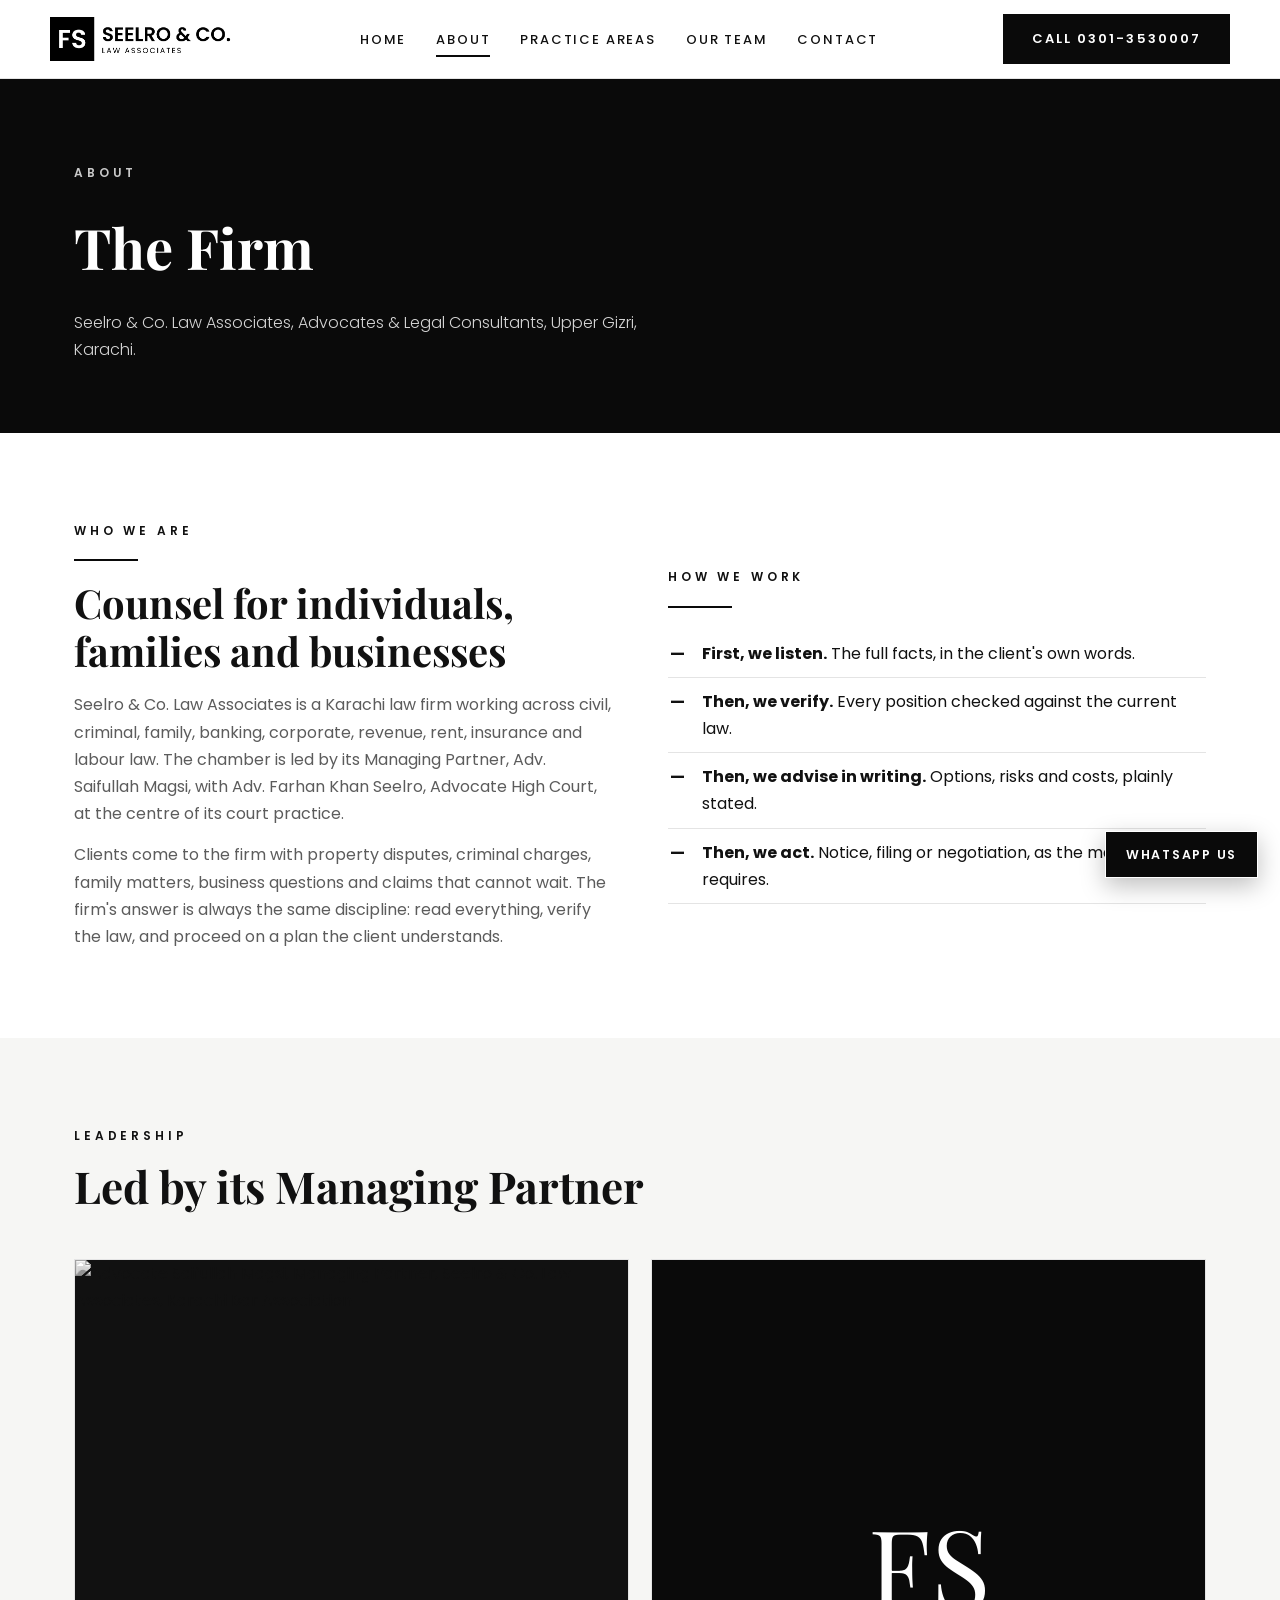
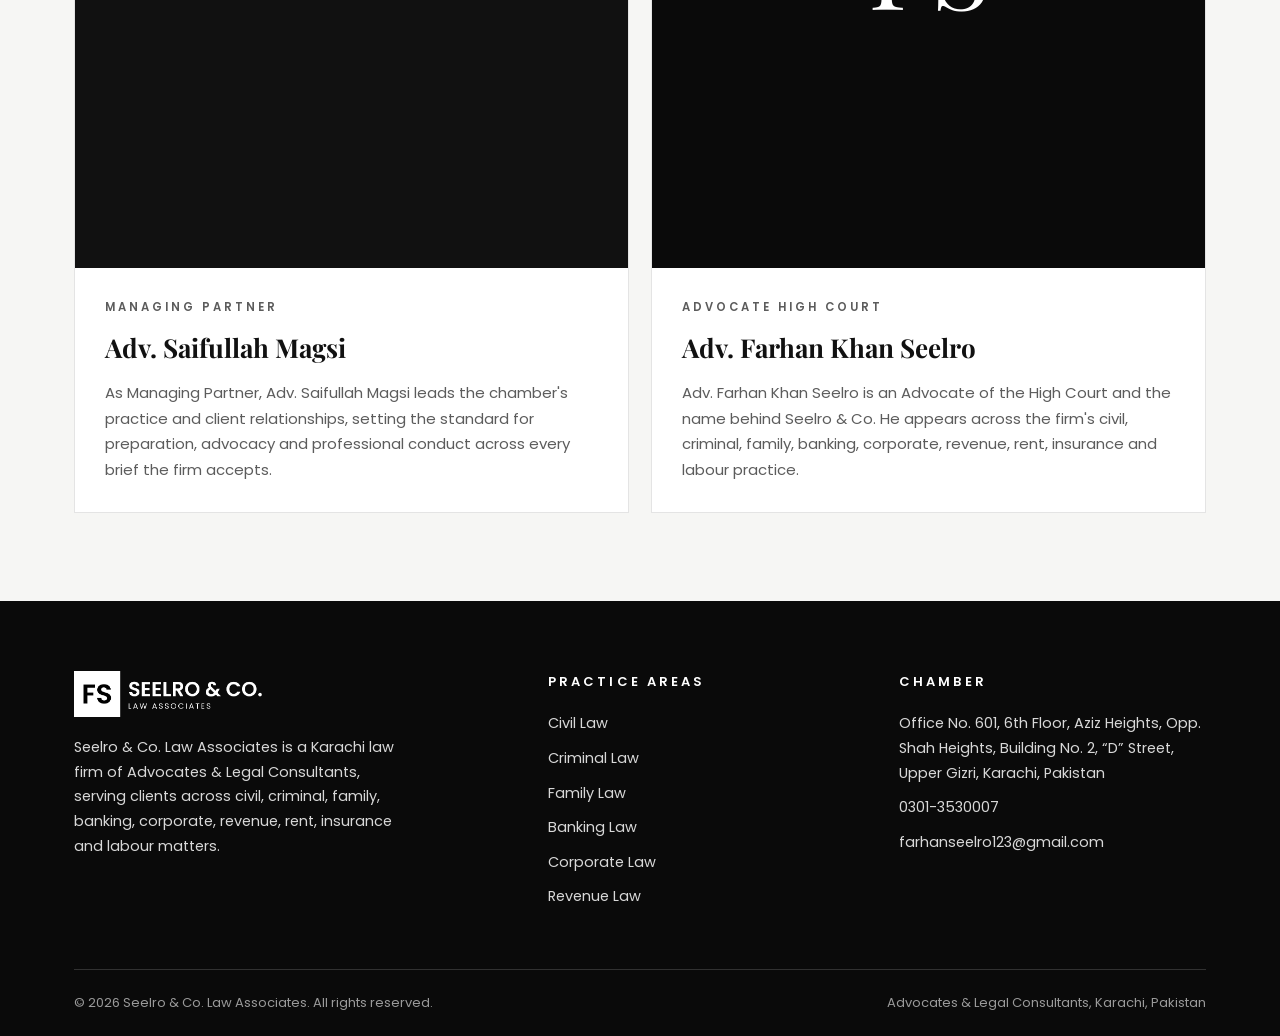
==== about.html @ c3b9ce62 "Seelro & Co. website: add about.html" ====
<!DOCTYPE html>
<html lang="en">
<head>
<meta charset="UTF-8">
<meta name="viewport" content="width=device-width, initial-scale=1.0">
<title>About | Seelro & Co. Law Associates, Karachi</title>
<meta name="description" content="About Seelro & Co. Law Associates, a Karachi law firm of Advocates and Legal Consultants led by Managing Partner Adv. Saifullah Magsi.">
<link rel="canonical" href="https://taqi-kazmi44.github.io/seelro-co-law-associates/about.html">
<link rel="preconnect" href="https://fonts.googleapis.com">
<link href="https://fonts.googleapis.com/css2?family=Playfair+Display:wght@500;600;700&family=Poppins:wght@300;400;500;600&display=swap" rel="stylesheet">
<link rel="stylesheet" href="assets/css/style.css">
</head>
<body>
<header>
<div class="wrap nav">
<a class="logo" href="index.html"><img src="assets/img/logo-dark.png" alt="Seelro &amp; Co. Law Associates"></a>
<ul><li><a href="index.html" class="">Home</a></li><li><a href="about.html" class="active">About</a></li><li><a href="practice-areas.html" class="">Practice Areas</a></li><li><a href="team.html" class="">Our Team</a></li><li><a href="contact.html" class="">Contact</a></li></ul>
<a class="btn solid" href="tel:+923013530007">Call 0301-3530007</a>
<button class="burger" aria-label="Menu">&#9776;</button>
</div>
</header>

<div class="pagehero"><div class="wrap">
<div class="kicker" style="color:#c9c9c9">About</div>
<h1>The Firm</h1>
<p>Seelro &amp; Co. Law Associates, Advocates &amp; Legal Consultants, Upper Gizri, Karachi.</p>
</div></div>
<section>
<div class="wrap">
<div class="split">
<div class="rv">
<div class="kicker">Who We Are</div>
<div class="rule"></div>
<h2 class="serif" style="font-size:clamp(28px,3.6vw,40px);line-height:1.2">Counsel for individuals, families and businesses</h2>
<p style="color:var(--grey);margin-top:16px">Seelro &amp; Co. Law Associates is a Karachi law firm working across civil, criminal, family, banking, corporate, revenue, rent, insurance and labour law. The chamber is led by its Managing Partner, Adv. Saifullah Magsi, with Adv. Farhan Khan Seelro, Advocate High Court, at the centre of its court practice.</p>
<p style="color:var(--grey);margin-top:14px">Clients come to the firm with property disputes, criminal charges, family matters, business questions and claims that cannot wait. The firm's answer is always the same discipline: read everything, verify the law, and proceed on a plan the client understands.</p>
</div>
<div class="rv">
<div class="kicker">How We Work</div>
<div class="rule"></div>
<ul class="checklist">
<li><b>First, we listen.</b> The full facts, in the client's own words.</li>
<li><b>Then, we verify.</b> Every position checked against the current law.</li>
<li><b>Then, we advise in writing.</b> Options, risks and costs, plainly stated.</li>
<li><b>Then, we act.</b> Notice, filing or negotiation, as the matter requires.</li>
</ul>
</div>
</div>
</div>
</section>
<section class="alt">
<div class="wrap">
<div class="sec-head rv"><div class="kicker">Leadership</div><h2>Led by its Managing Partner</h2></div>
<div class="grid c2">
<div class="team-card rv">
<div class="photo"><img src="assets/img/saifullah-magsi-portrait.jpg" alt="Advocate Saifullah Magsi, Managing Partner, Seelro &amp; Co. Law Associates, Karachi Bar Association"></div>
<div class="body">
<div class="role">Managing Partner</div>
<h3>Adv. Saifullah Magsi</h3>
<p>As Managing Partner, Adv. Saifullah Magsi leads the chamber's practice and client relationships, setting the standard for preparation, advocacy and professional conduct across every brief the firm accepts.</p>
</div>
</div>
<div class="team-card rv">
<div class="mono">FS</div>
<div class="body">
<div class="role">Advocate High Court</div>
<h3>Adv. Farhan Khan Seelro</h3>
<p>Adv. Farhan Khan Seelro is an Advocate of the High Court and the name behind Seelro &amp; Co. He appears across the firm's civil, criminal, family, banking, corporate, revenue, rent, insurance and labour practice.</p>
</div>
</div>
</div>
</div>
</section>
<footer>
<div class="wrap">
<div class="cols">
<div>
<img class="logo" src="assets/img/logo-light.png" alt="Seelro &amp; Co. Law Associates">
<p style="font-size:14.5px;max-width:340px">Seelro &amp; Co. Law Associates is a Karachi law firm of Advocates &amp; Legal Consultants, serving clients across civil, criminal, family, banking, corporate, revenue, rent, insurance and labour matters.</p>
</div>
<div>
<h4>Practice Areas</h4>
<ul><li><a href="practice-areas.html">Civil Law</a></li><li><a href="practice-areas.html">Criminal Law</a></li><li><a href="practice-areas.html">Family Law</a></li><li><a href="practice-areas.html">Banking Law</a></li><li><a href="practice-areas.html">Corporate Law</a></li><li><a href="practice-areas.html">Revenue Law</a></li></ul>
</div>
<div>
<h4>Chamber</h4>
<ul>
<li>Office No. 601, 6th Floor, Aziz Heights, Opp. Shah Heights, Building No. 2, &ldquo;D&rdquo; Street, Upper Gizri, Karachi, Pakistan</li>
<li><a href="tel:+923013530007">0301-3530007</a></li>
<li><a href="mailto:farhanseelro123@gmail.com">farhanseelro123@gmail.com</a></li>
</ul>
</div>
</div>
<div class="fine">
<span>&copy; 2026 Seelro &amp; Co. Law Associates. All rights reserved.</span>
<span>Advocates &amp; Legal Consultants, Karachi, Pakistan</span>
</div>
</div>
</footer>
<a class="wa-float" href="https://wa.me/923013530007" target="_blank" rel="noopener">WhatsApp Us</a>

<script>
var b=document.querySelector('.burger'),m=document.querySelector('.nav ul');
if(b){b.addEventListener('click',function(){m.classList.toggle('open')});}
var io=new IntersectionObserver(function(es){es.forEach(function(e){if(e.isIntersecting){e.target.classList.add('in');io.unobserve(e.target);}})},{threshold:.12});
document.querySelectorAll('.rv').forEach(function(el){io.observe(el);});
</script>

</body>
</html>
---- assets/css/style.css ----
:root{--black:#0a0a0a;--ink:#111;--grey:#5c5c5c;--line:#e4e4e4;--soft:#f6f6f4;--white:#fff}
*{margin:0;padding:0;box-sizing:border-box}
html{scroll-behavior:smooth}
body{font-family:'Poppins',system-ui,sans-serif;color:var(--ink);background:var(--white);line-height:1.7;font-size:16px}
h1,h2,h3,.serif{font-family:'Playfair Display',Georgia,serif}
a{color:inherit;text-decoration:none}
img{max-width:100%;display:block}
.wrap{max-width:1180px;margin:0 auto;padding:0 24px}
.kicker{letter-spacing:.32em;text-transform:uppercase;font-size:12px;font-weight:600}
.rule{width:64px;height:2px;background:var(--black);margin:18px 0}
.rule.light{background:#fff}
/* header */
header{position:sticky;top:0;z-index:50;background:rgba(255,255,255,.97);border-bottom:1px solid var(--line);backdrop-filter:blur(6px)}
.nav{display:flex;align-items:center;justify-content:space-between;padding:14px 0;gap:16px}
.nav .logo img{height:44px;width:auto}
.nav ul{display:flex;gap:30px;list-style:none}
.nav ul a{font-size:13px;letter-spacing:.14em;text-transform:uppercase;font-weight:500;padding:6px 0;border-bottom:2px solid transparent}
.nav ul a:hover,.nav ul a.active{border-color:var(--black)}
.btn{display:inline-block;padding:13px 28px;font-size:13px;letter-spacing:.16em;text-transform:uppercase;font-weight:600;border:1.5px solid var(--black);transition:.25s}
.btn.solid{background:var(--black);color:#fff}
.btn.solid:hover{background:#fff;color:var(--black)}
.btn.ghost{background:transparent;color:var(--black)}
.btn.ghost:hover{background:var(--black);color:#fff}
.btn.white{border-color:#fff;color:#fff;background:transparent}
.btn.white:hover{background:#fff;color:var(--black)}
.btn.whitefill{background:#fff;color:var(--black);border-color:#fff}
.btn.whitefill:hover{background:transparent;color:#fff}
.burger{display:none;background:none;border:0;font-size:26px;cursor:pointer;line-height:1}
/* hero */
.hero{background:var(--black);color:#fff;padding:110px 0 90px;position:relative;overflow:hidden}
.hero:after{content:"S&Co.";position:absolute;right:-30px;bottom:-70px;font-family:'Playfair Display',serif;font-size:300px;color:rgba(255,255,255,.045);line-height:1;pointer-events:none}
.hero .kicker{color:#cfcfcf}
.hero h1{font-size:clamp(42px,6.4vw,76px);line-height:1.08;font-weight:700;max-width:820px;margin:22px 0 20px}
.hero p.lead{font-size:18px;color:#d9d9d9;max-width:640px;font-weight:300}
.hero .cta{margin-top:38px;display:flex;gap:14px;flex-wrap:wrap}
.stats{display:flex;gap:0;border-top:1px solid rgba(255,255,255,.22);margin-top:64px;flex-wrap:wrap}
.stats div{padding:22px 34px 4px 0;margin-right:34px}
.stats b{font-family:'Playfair Display',serif;font-size:30px;display:block}
.stats span{font-size:12px;letter-spacing:.2em;text-transform:uppercase;color:#bdbdbd}
/* sections */
section{padding:88px 0}
section.alt{background:var(--soft)}
.sec-head{max-width:680px;margin-bottom:48px}
.sec-head h2{font-size:clamp(30px,4vw,44px);line-height:1.15;margin-top:14px}
.sec-head p{color:var(--grey);margin-top:14px}
.grid{display:grid;gap:22px}
.grid.c3{grid-template-columns:repeat(3,1fr)}
.grid.c2{grid-template-columns:repeat(2,1fr)}
.card{border:1px solid var(--line);padding:34px 30px;background:#fff;transition:.25s}
.card:hover{border-color:var(--black);transform:translateY(-3px)}
.card .num{font-family:'Playfair Display',serif;font-size:15px;border:1.5px solid var(--black);width:44px;height:44px;display:flex;align-items:center;justify-content:center;border-radius:50%;margin-bottom:20px}
.card h3{font-size:21px;margin-bottom:10px}
.card p{color:var(--grey);font-size:15px}
/* team */
.team-card{border:1px solid var(--line);background:#fff;overflow:hidden}
.team-card .photo{aspect-ratio:4/4.4;overflow:hidden;background:#111}
.team-card .photo img{width:100%;height:100%;object-fit:cover;object-position:top center;filter:grayscale(100%)}
.team-card .mono{aspect-ratio:4/4.4;background:var(--black);color:#fff;display:flex;align-items:center;justify-content:center;font-family:'Playfair Display',serif;font-size:110px}
.team-card .body{padding:30px}
.team-card .role{letter-spacing:.26em;text-transform:uppercase;font-size:11.5px;font-weight:600;color:var(--grey)}
.team-card h3{font-size:26px;margin:8px 0 10px}
.team-card p{color:var(--grey);font-size:15px}
/* split */
.split{display:grid;grid-template-columns:1fr 1fr;gap:56px;align-items:center}
.split .frame{border:1.5px solid var(--black);padding:12px}
.split .frame img{filter:grayscale(100%)}
.checklist{list-style:none;margin-top:22px}
.checklist li{padding:10px 0 10px 34px;position:relative;border-bottom:1px solid var(--line)}
.checklist li:before{content:"—";position:absolute;left:2px;font-weight:700}
/* cta band */
.band{background:var(--black);color:#fff;text-align:center;padding:84px 0}
.band h2{font-size:clamp(28px,4vw,42px);max-width:720px;margin:14px auto 16px}
.band p{color:#c9c9c9;max-width:560px;margin:0 auto 34px}
/* contact */
.contact-grid{display:grid;grid-template-columns:1fr 1fr;gap:22px}
.contact-item{border:1px solid var(--line);padding:32px;background:#fff}
.contact-item .kicker{color:var(--grey)}
.contact-item .big{font-family:'Playfair Display',serif;font-size:23px;margin-top:10px;line-height:1.45}
.contact-item a:hover{text-decoration:underline}
/* footer */
footer{background:var(--black);color:#d8d8d8;padding:70px 0 0;margin-top:0}
footer .cols{display:grid;grid-template-columns:1.4fr 1fr 1fr;gap:44px;padding-bottom:50px}
footer img.logo{height:46px;width:auto;margin-bottom:18px}
footer h4{color:#fff;font-family:'Poppins',sans-serif;font-size:13px;letter-spacing:.24em;text-transform:uppercase;margin-bottom:18px;font-weight:600}
footer ul{list-style:none}
footer li{margin-bottom:10px;font-size:14.5px}
footer a:hover{color:#fff;text-decoration:underline}
footer .fine{border-top:1px solid rgba(255,255,255,.16);padding:22px 0;font-size:13px;color:#9a9a9a;display:flex;justify-content:space-between;gap:16px;flex-wrap:wrap}
/* page hero */
.pagehero{background:var(--black);color:#fff;padding:84px 0 70px}
.pagehero h1{font-size:clamp(36px,5vw,56px);margin-top:16px}
.pagehero p{color:#d5d5d5;max-width:620px;margin-top:14px;font-weight:300}
/* reveal */
.rv{opacity:0;transform:translateY(22px);transition:opacity .7s ease,transform .7s ease}
.rv.in{opacity:1;transform:none}
/* whatsapp float */
.wa-float{position:fixed;right:22px;bottom:22px;z-index:60;background:var(--black);color:#fff;border:1.5px solid #fff;padding:12px 20px;font-size:12.5px;letter-spacing:.14em;text-transform:uppercase;font-weight:600;box-shadow:0 8px 24px rgba(0,0,0,.25)}
.wa-float:hover{background:#222}
@media(max-width:900px){.grid.c3{grid-template-columns:1fr 1fr}.split,.contact-grid{grid-template-columns:1fr}footer .cols{grid-template-columns:1fr 1fr}}
@media(max-width:640px){.grid.c3,.grid.c2{grid-template-columns:1fr}.nav ul{display:none;position:absolute;top:100%;left:0;right:0;background:#fff;flex-direction:column;padding:18px 24px;border-bottom:1px solid var(--line);gap:14px}.nav ul.open{display:flex}.burger{display:block}.nav .btn{display:none}footer .cols{grid-template-columns:1fr}.stats div{margin-right:20px;padding-right:10px}}
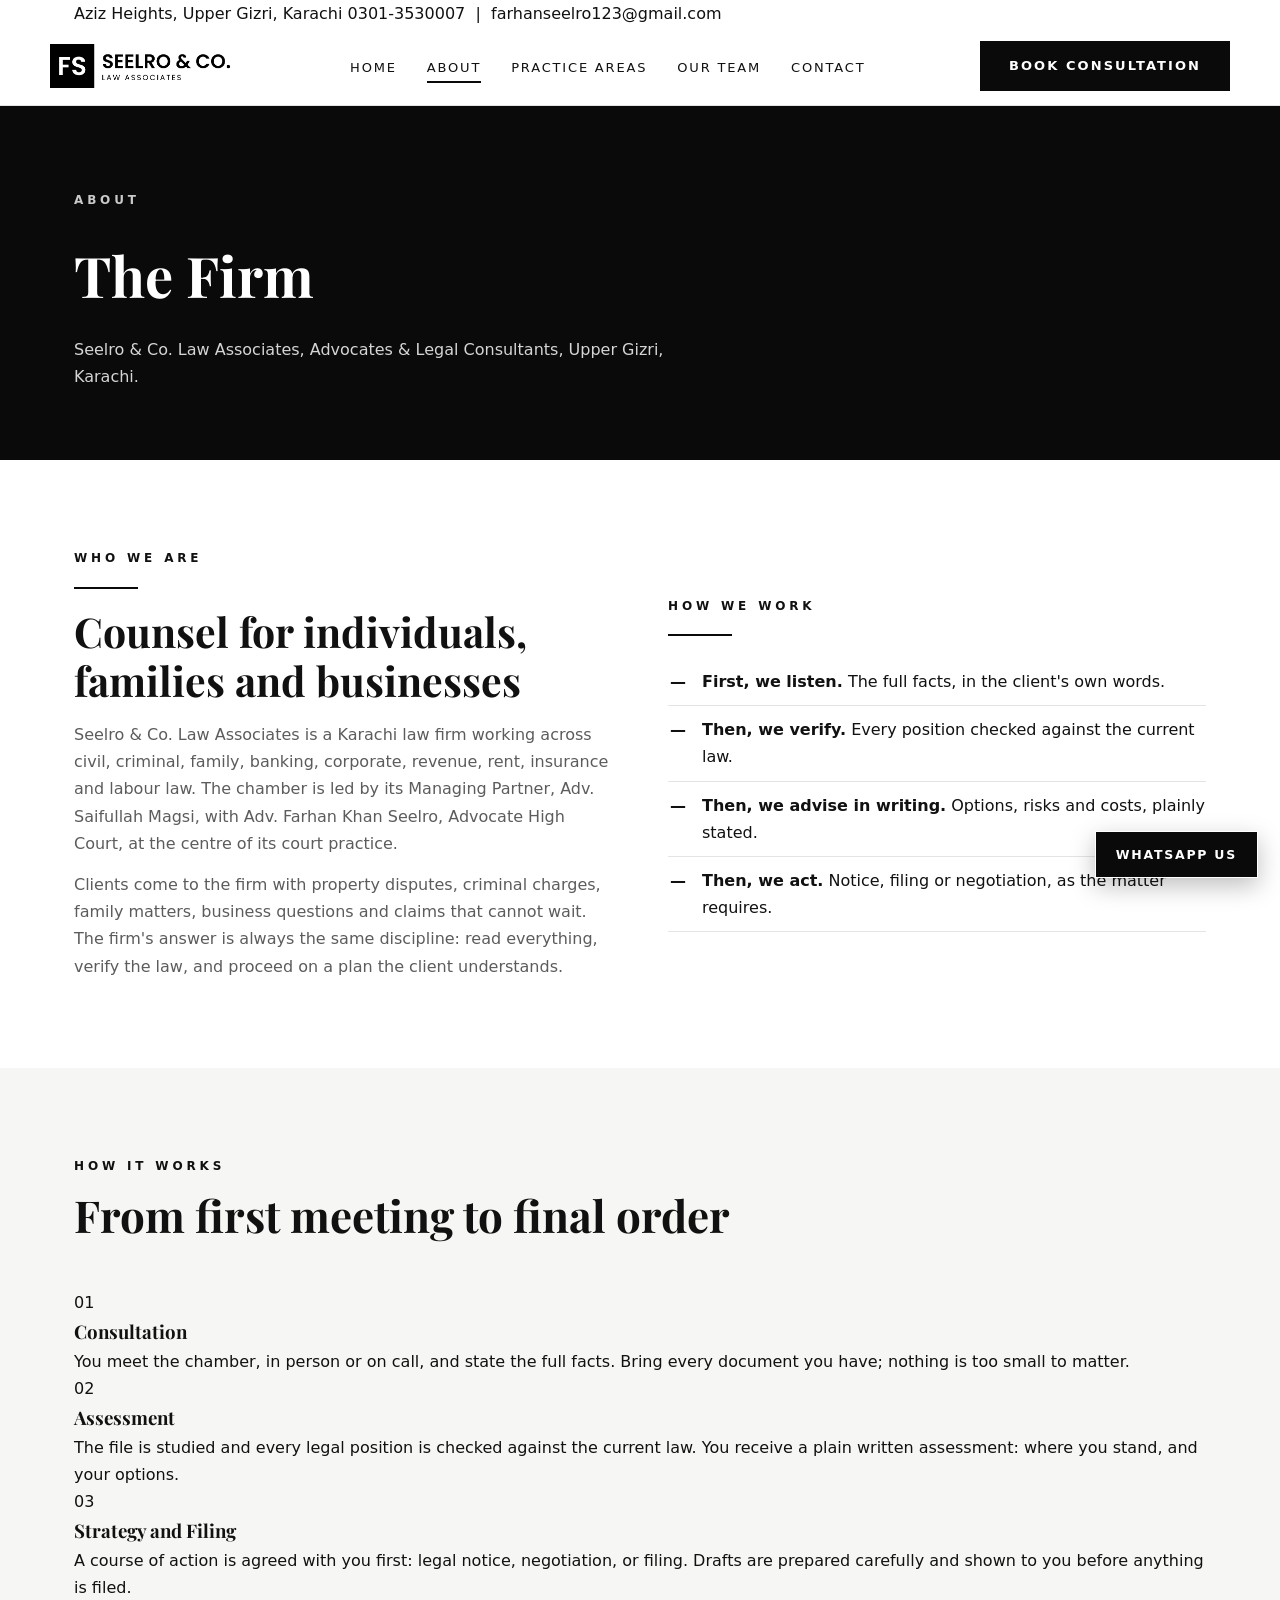
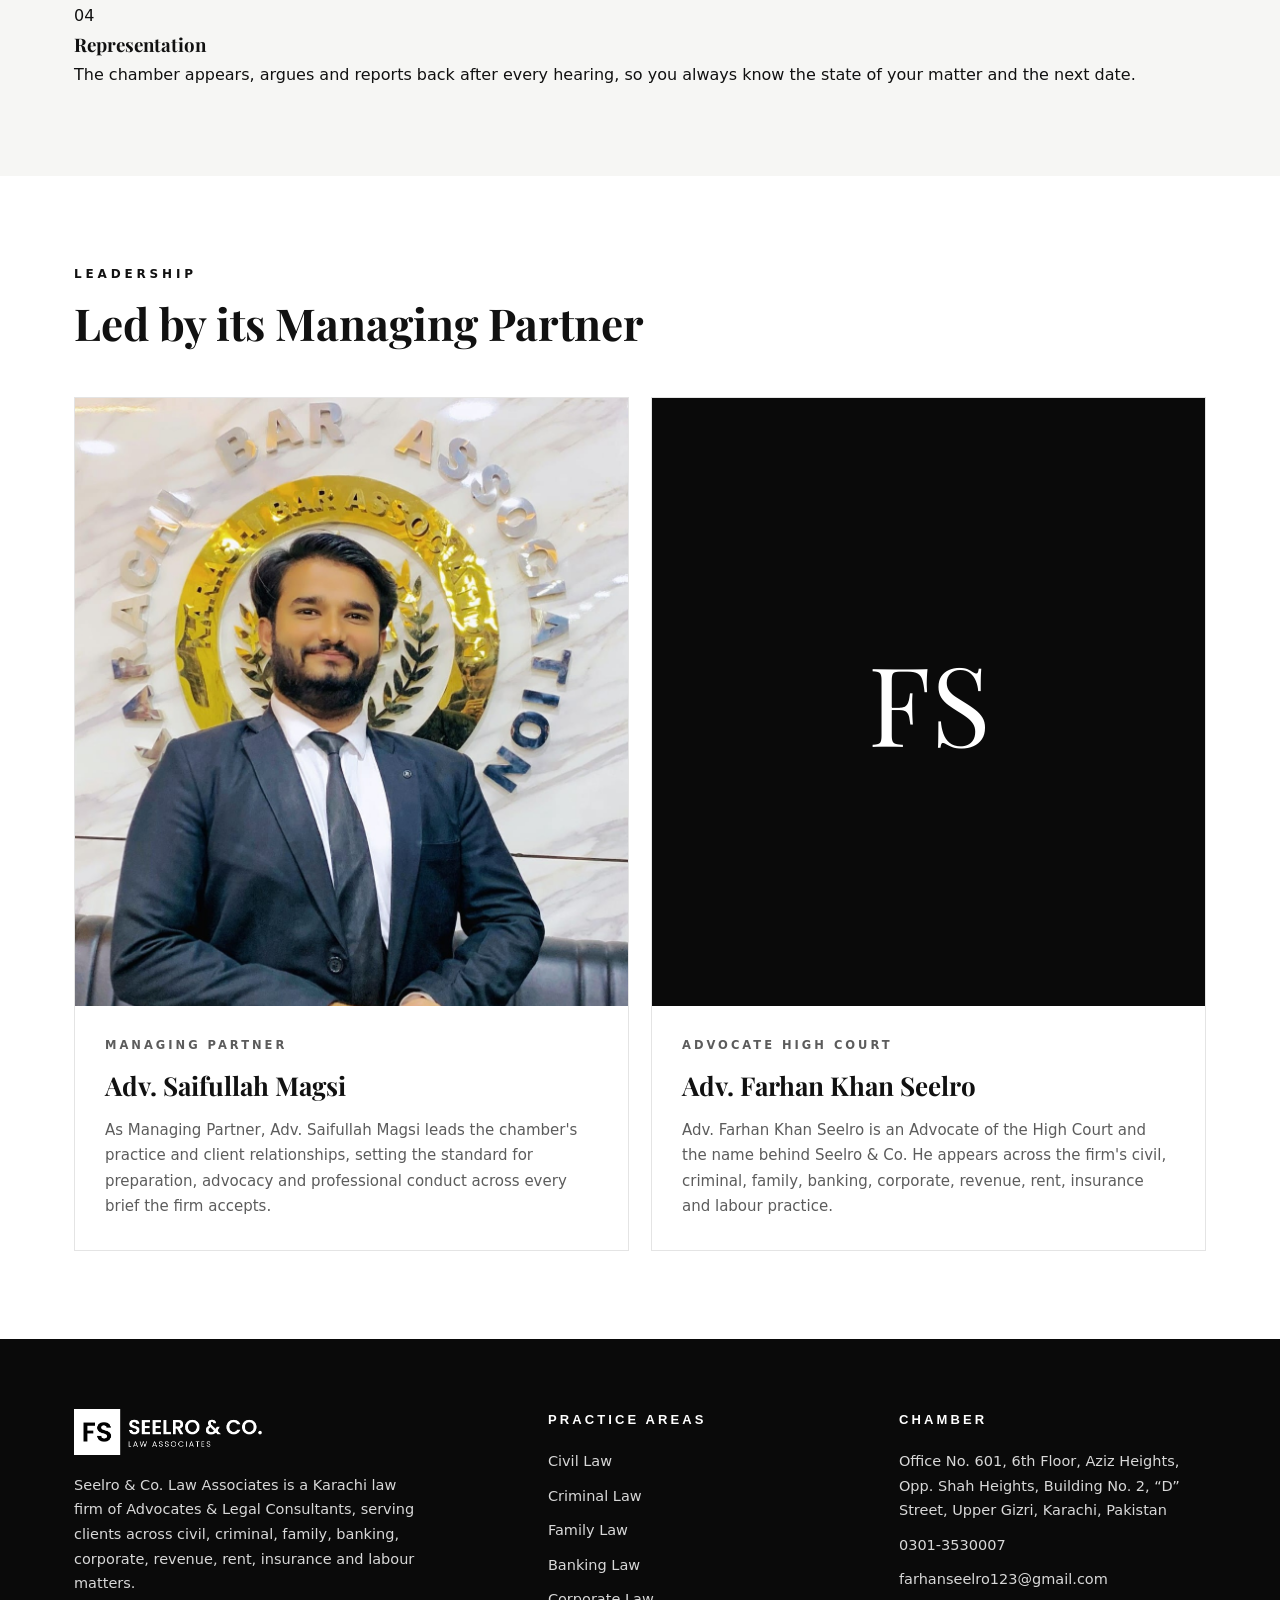
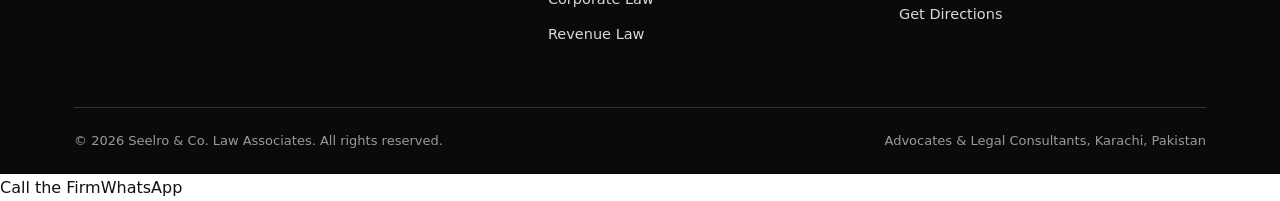
==== commit 71a27df9: "Seelro & Co. website: add about.html" ====
--- a/about.html
+++ b/about.html
@@ -6,16 +6,25 @@
 <title>About | Seelro & Co. Law Associates, Karachi</title>
 <meta name="description" content="About Seelro & Co. Law Associates, a Karachi law firm of Advocates and Legal Consultants led by Managing Partner Adv. Saifullah Magsi.">
 <link rel="canonical" href="https://taqi-kazmi44.github.io/seelro-co-law-associates/about.html">
+<meta property="og:type" content="website">
+<meta property="og:title" content="About | Seelro & Co. Law Associates, Karachi">
+<meta property="og:description" content="About Seelro & Co. Law Associates, a Karachi law firm of Advocates and Legal Consultants led by Managing Partner Adv. Saifullah Magsi.">
+<meta property="og:image" content="https://taqi-kazmi44.github.io/seelro-co-law-associates/assets/img/saifullah-magsi.jpg">
 <link rel="preconnect" href="https://fonts.googleapis.com">
-<link href="https://fonts.googleapis.com/css2?family=Playfair+Display:wght@500;600;700&family=Poppins:wght@300;400;500;600&display=swap" rel="stylesheet">
+<link rel="preconnect" href="https://fonts.gstatic.com" crossorigin>
+<link href="https://fonts.googleapis.com/css2?family=Inter:wght@300;400;500;600;700&family=Playfair+Display:ital,wght@0,500;0,600;0,700;0,800;1,600&display=swap" rel="stylesheet">
 <link rel="stylesheet" href="assets/css/style.css">
 </head>
 <body>
+<div class="topline"><div class="wrap">
+<span>Aziz Heights, Upper Gizri, Karachi</span>
+<span><a href="tel:+923013530007">0301-3530007</a> &nbsp;|&nbsp; <a href="mailto:farhanseelro123@gmail.com">farhanseelro123@gmail.com</a></span>
+</div></div>
 <header>
 <div class="wrap nav">
 <a class="logo" href="index.html"><img src="assets/img/logo-dark.png" alt="Seelro &amp; Co. Law Associates"></a>
 <ul><li><a href="index.html" class="">Home</a></li><li><a href="about.html" class="active">About</a></li><li><a href="practice-areas.html" class="">Practice Areas</a></li><li><a href="team.html" class="">Our Team</a></li><li><a href="contact.html" class="">Contact</a></li></ul>
-<a class="btn solid" href="tel:+923013530007">Call 0301-3530007</a>
+<a class="btn solid" href="contact.html#consult">Book Consultation</a>
 <button class="burger" aria-label="Menu">&#9776;</button>
 </div>
 </header>
@@ -31,7 +40,7 @@
 <div class="rv">
 <div class="kicker">Who We Are</div>
 <div class="rule"></div>
-<h2 class="serif" style="font-size:clamp(28px,3.6vw,40px);line-height:1.2">Counsel for individuals, families and businesses</h2>
+<h2 class="serif" style="font-size:clamp(29px,3.6vw,41px);line-height:1.2">Counsel for individuals, families and businesses</h2>
 <p style="color:var(--grey);margin-top:16px">Seelro &amp; Co. Law Associates is a Karachi law firm working across civil, criminal, family, banking, corporate, revenue, rent, insurance and labour law. The chamber is led by its Managing Partner, Adv. Saifullah Magsi, with Adv. Farhan Khan Seelro, Advocate High Court, at the centre of its court practice.</p>
 <p style="color:var(--grey);margin-top:14px">Clients come to the firm with property disputes, criminal charges, family matters, business questions and claims that cannot wait. The firm's answer is always the same discipline: read everything, verify the law, and proceed on a plan the client understands.</p>
 </div>
@@ -49,6 +58,16 @@
 </div>
 </section>
 <section class="alt">
+<div class="wrap">
+<div class="sec-head rv"><div class="kicker">How It Works</div><h2>From first meeting to final order</h2></div>
+<div class="steps"><div class="step rv"><div class="n">01</div><h3>Consultation</h3><p>You meet the chamber, in person or on call, and state the full facts. Bring every document you have; nothing is too small to matter.</p></div>
+<div class="step rv"><div class="n">02</div><h3>Assessment</h3><p>The file is studied and every legal position is checked against the current law. You receive a plain written assessment: where you stand, and your options.</p></div>
+<div class="step rv"><div class="n">03</div><h3>Strategy and Filing</h3><p>A course of action is agreed with you first: legal notice, negotiation, or filing. Drafts are prepared carefully and shown to you before anything is filed.</p></div>
+<div class="step rv"><div class="n">04</div><h3>Representation</h3><p>The chamber appears, argues and reports back after every hearing, so you always know the state of your matter and the next date.</p></div>
+</div>
+</div>
+</section>
+<section>
 <div class="wrap">
 <div class="sec-head rv"><div class="kicker">Leadership</div><h2>Led by its Managing Partner</h2></div>
 <div class="grid c2">
@@ -76,7 +95,7 @@
 <div class="cols">
 <div>
 <img class="logo" src="assets/img/logo-light.png" alt="Seelro &amp; Co. Law Associates">
-<p style="font-size:14.5px;max-width:340px">Seelro &amp; Co. Law Associates is a Karachi law firm of Advocates &amp; Legal Consultants, serving clients across civil, criminal, family, banking, corporate, revenue, rent, insurance and labour matters.</p>
+<p style="font-size:14.5px;max-width:350px">Seelro &amp; Co. Law Associates is a Karachi law firm of Advocates &amp; Legal Consultants, serving clients across civil, criminal, family, banking, corporate, revenue, rent, insurance and labour matters.</p>
 </div>
 <div>
 <h4>Practice Areas</h4>
@@ -88,6 +107,7 @@
 <li>Office No. 601, 6th Floor, Aziz Heights, Opp. Shah Heights, Building No. 2, &ldquo;D&rdquo; Street, Upper Gizri, Karachi, Pakistan</li>
 <li><a href="tel:+923013530007">0301-3530007</a></li>
 <li><a href="mailto:farhanseelro123@gmail.com">farhanseelro123@gmail.com</a></li>
+<li><a href="https://www.google.com/maps/search/?api=1&query=Aziz+Heights+Upper+Gizri+Karachi" target="_blank" rel="noopener">Get Directions</a></li>
 </ul>
 </div>
 </div>
@@ -98,12 +118,19 @@
 </div>
 </footer>
 <a class="wa-float" href="https://wa.me/923013530007" target="_blank" rel="noopener">WhatsApp Us</a>
+<div class="callbar"><a href="tel:+923013530007">Call the Firm</a><a href="https://wa.me/923013530007" target="_blank" rel="noopener">WhatsApp</a></div>
 
 <script>
 var b=document.querySelector('.burger'),m=document.querySelector('.nav ul');
 if(b){b.addEventListener('click',function(){m.classList.toggle('open')});}
-var io=new IntersectionObserver(function(es){es.forEach(function(e){if(e.isIntersecting){e.target.classList.add('in');io.unobserve(e.target);}})},{threshold:.12});
+var io=new IntersectionObserver(function(es){es.forEach(function(e){if(e.isIntersecting){e.target.classList.add('in');io.unobserve(e.target);}})},{threshold:.1});
 document.querySelectorAll('.rv').forEach(function(el){io.observe(el);});
+var f=document.getElementById('consultForm');
+if(f){f.addEventListener('submit',function(ev){ev.preventDefault();
+var n=document.getElementById('cf-name').value.trim(),p=document.getElementById('cf-phone').value.trim(),
+a=document.getElementById('cf-area').value,d=document.getElementById('cf-msg').value.trim();
+var text='Consultation Request, Seelro & Co. Website%0AName: '+encodeURIComponent(n)+'%0APhone: '+encodeURIComponent(p)+'%0AMatter: '+encodeURIComponent(a)+'%0ADetails: '+encodeURIComponent(d);
+window.open('https://wa.me/923013530007?text='+text,'_blank');});}
 </script>
 
 </body>
--- a/assets/css/style.css
+++ b/assets/css/style.css
@@ -54,7 +54,7 @@
 /* team */
 .team-card{border:1px solid var(--line);background:#fff;overflow:hidden}
 .team-card .photo{aspect-ratio:4/4.4;overflow:hidden;background:#111}
-.team-card .photo img{width:100%;height:100%;object-fit:cover;object-position:top center;filter:grayscale(100%)}
+.team-card .photo img{width:100%;height:100%;object-fit:cover;object-position:top center}
 .team-card .mono{aspect-ratio:4/4.4;background:var(--black);color:#fff;display:flex;align-items:center;justify-content:center;font-family:'Playfair Display',serif;font-size:110px}
 .team-card .body{padding:30px}
 .team-card .role{letter-spacing:.26em;text-transform:uppercase;font-size:11.5px;font-weight:600;color:var(--grey)}
@@ -63,7 +63,7 @@
 /* split */
 .split{display:grid;grid-template-columns:1fr 1fr;gap:56px;align-items:center}
 .split .frame{border:1.5px solid var(--black);padding:12px}
-.split .frame img{filter:grayscale(100%)}
+.split .frame img{width:100%}
 .checklist{list-style:none;margin-top:22px}
 .checklist li{padding:10px 0 10px 34px;position:relative;border-bottom:1px solid var(--line)}
 .checklist li:before{content:"—";position:absolute;left:2px;font-weight:700}
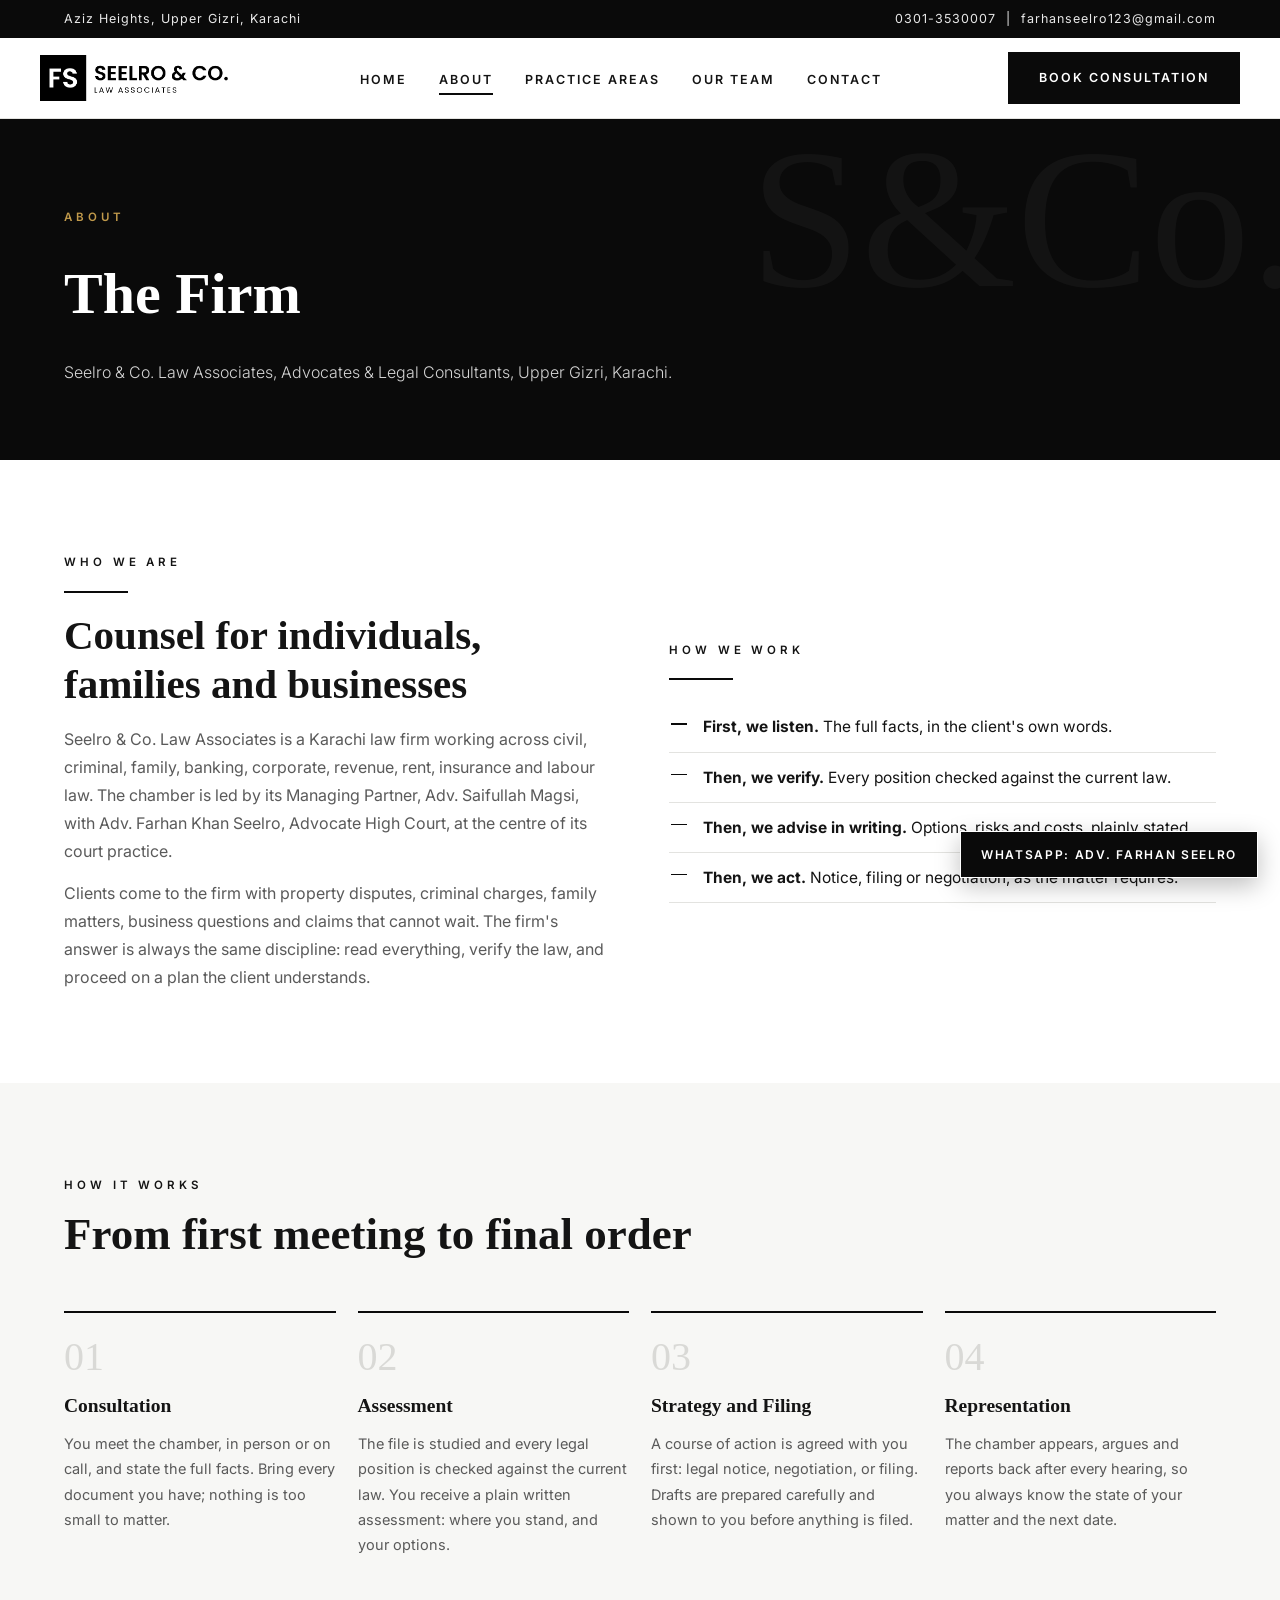
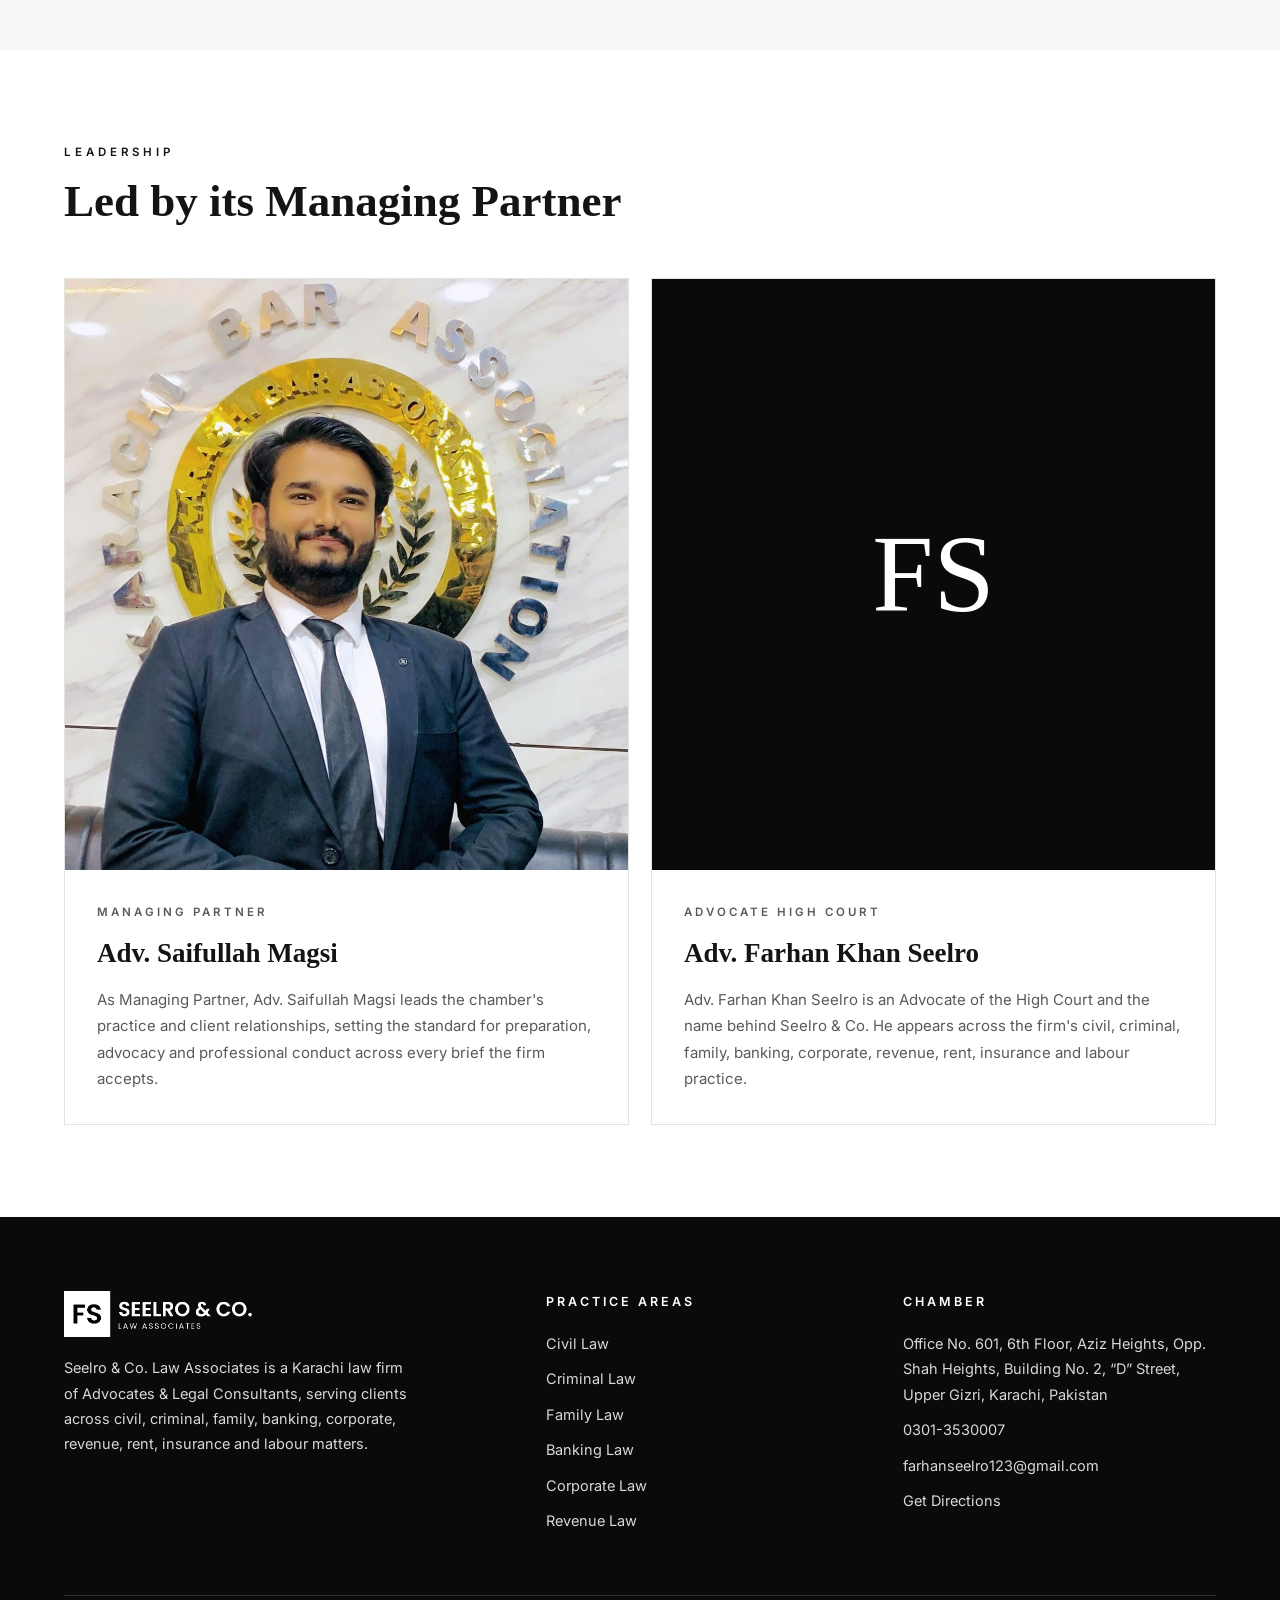
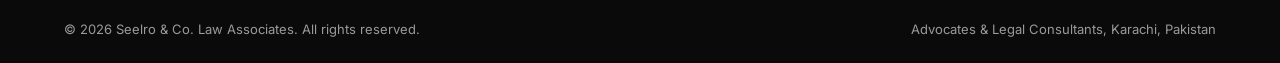
==== commit 76f84f9e: "Seelro & Co. website: add about.html" ====
--- a/about.html
+++ b/about.html
@@ -12,7 +12,7 @@
 <meta property="og:image" content="https://taqi-kazmi44.github.io/seelro-co-law-associates/assets/img/saifullah-magsi.jpg">
 <link rel="preconnect" href="https://fonts.googleapis.com">
 <link rel="preconnect" href="https://fonts.gstatic.com" crossorigin>
-<link href="https://fonts.googleapis.com/css2?family=Inter:wght@300;400;500;600;700&family=Playfair+Display:ital,wght@0,500;0,600;0,700;0,800;1,600&display=swap" rel="stylesheet">
+<link href="https://fonts.googleapis.com/css2?family=Fraunces:ital,opsz,wght@0,9..144,500;0,9..144,600;0,9..144,700;0,9..144,900;1,9..144,600&family=Inter:wght@300;400;500;600;700&display=swap" rel="stylesheet">
 <link rel="stylesheet" href="assets/css/style.css">
 </head>
 <body>
@@ -30,7 +30,7 @@
 </header>
 
 <div class="pagehero"><div class="wrap">
-<div class="kicker" style="color:#c9c9c9">About</div>
+<div class="kicker" style="color:#c19a4b">About</div>
 <h1>The Firm</h1>
 <p>Seelro &amp; Co. Law Associates, Advocates &amp; Legal Consultants, Upper Gizri, Karachi.</p>
 </div></div>
@@ -117,8 +117,8 @@
 </div>
 </div>
 </footer>
-<a class="wa-float" href="https://wa.me/923013530007" target="_blank" rel="noopener">WhatsApp Us</a>
-<div class="callbar"><a href="tel:+923013530007">Call the Firm</a><a href="https://wa.me/923013530007" target="_blank" rel="noopener">WhatsApp</a></div>
+<a class="wa-float" href="https://wa.me/923013530007" target="_blank" rel="noopener">WhatsApp: Adv. Farhan Seelro</a>
+<div class="callbar"><a href="tel:+923013530007">Call the Firm</a><a href="https://wa.me/923013530007" target="_blank" rel="noopener">WhatsApp Farhan Seelro</a></div>
 
 <script>
 var b=document.querySelector('.burger'),m=document.querySelector('.nav ul');
--- a/assets/css/style.css
+++ b/assets/css/style.css
@@ -1,22 +1,24 @@
-:root{--black:#0a0a0a;--ink:#111;--grey:#5c5c5c;--line:#e4e4e4;--soft:#f6f6f4;--white:#fff}
+:root{--black:#0a0a0a;--ink:#141414;--grey:#5a5a5a;--line:#e3e3e0;--soft:#f7f7f5;--white:#fff}
 *{margin:0;padding:0;box-sizing:border-box}
 html{scroll-behavior:smooth}
-body{font-family:'Poppins',system-ui,sans-serif;color:var(--ink);background:var(--white);line-height:1.7;font-size:16px}
-h1,h2,h3,.serif{font-family:'Playfair Display',Georgia,serif}
+body{font-family:'Inter',system-ui,sans-serif;color:var(--ink);background:var(--white);line-height:1.75;font-size:16px;-webkit-font-smoothing:antialiased}
+h1,h2,h3,.serif{font-family:'Playfair Display',Georgia,serif;font-weight:700}
 a{color:inherit;text-decoration:none}
 img{max-width:100%;display:block}
-.wrap{max-width:1180px;margin:0 auto;padding:0 24px}
-.kicker{letter-spacing:.32em;text-transform:uppercase;font-size:12px;font-weight:600}
+.wrap{max-width:1200px;margin:0 auto;padding:0 24px}
+.kicker{letter-spacing:.34em;text-transform:uppercase;font-size:11.5px;font-weight:600;font-family:'Inter',sans-serif}
 .rule{width:64px;height:2px;background:var(--black);margin:18px 0}
 .rule.light{background:#fff}
-/* header */
-header{position:sticky;top:0;z-index:50;background:rgba(255,255,255,.97);border-bottom:1px solid var(--line);backdrop-filter:blur(6px)}
+.topline{background:var(--black);color:#e8e8e8;font-size:12.5px;letter-spacing:.08em}
+.topline .wrap{display:flex;justify-content:space-between;gap:14px;padding-top:8px;padding-bottom:8px;flex-wrap:wrap}
+.topline a:hover{color:#fff;text-decoration:underline}
+header{position:sticky;top:0;z-index:50;background:rgba(255,255,255,.98);border-bottom:1px solid var(--line)}
 .nav{display:flex;align-items:center;justify-content:space-between;padding:14px 0;gap:16px}
-.nav .logo img{height:44px;width:auto}
-.nav ul{display:flex;gap:30px;list-style:none}
-.nav ul a{font-size:13px;letter-spacing:.14em;text-transform:uppercase;font-weight:500;padding:6px 0;border-bottom:2px solid transparent}
+.nav .logo img{height:46px;width:auto}
+.nav ul{display:flex;gap:32px;list-style:none}
+.nav ul a{font-size:12.5px;letter-spacing:.16em;text-transform:uppercase;font-weight:600;padding:6px 0;border-bottom:2px solid transparent}
 .nav ul a:hover,.nav ul a.active{border-color:var(--black)}
-.btn{display:inline-block;padding:13px 28px;font-size:13px;letter-spacing:.16em;text-transform:uppercase;font-weight:600;border:1.5px solid var(--black);transition:.25s}
+.btn{display:inline-block;padding:14px 30px;font-size:12.5px;letter-spacing:.16em;text-transform:uppercase;font-weight:600;border:1.5px solid var(--black);transition:.25s;cursor:pointer;background:none;font-family:'Inter',sans-serif}
 .btn.solid{background:var(--black);color:#fff}
 .btn.solid:hover{background:#fff;color:var(--black)}
 .btn.ghost{background:transparent;color:var(--black)}
@@ -26,75 +28,92 @@
 .btn.whitefill{background:#fff;color:var(--black);border-color:#fff}
 .btn.whitefill:hover{background:transparent;color:#fff}
 .burger{display:none;background:none;border:0;font-size:26px;cursor:pointer;line-height:1}
-/* hero */
-.hero{background:var(--black);color:#fff;padding:110px 0 90px;position:relative;overflow:hidden}
-.hero:after{content:"S&Co.";position:absolute;right:-30px;bottom:-70px;font-family:'Playfair Display',serif;font-size:300px;color:rgba(255,255,255,.045);line-height:1;pointer-events:none}
+.hero{background:var(--black);color:#fff;padding:118px 0 0;position:relative;overflow:hidden}
+.hero:before{content:"";position:absolute;inset:0;background:radial-gradient(ellipse 70% 55% at 78% 8%,rgba(255,255,255,.09),transparent 60%);pointer-events:none}
+.hero:after{content:"S&Co.";position:absolute;right:-26px;top:6px;font-family:'Playfair Display',serif;font-size:290px;color:rgba(255,255,255,.04);line-height:1;pointer-events:none}
 .hero .kicker{color:#cfcfcf}
-.hero h1{font-size:clamp(42px,6.4vw,76px);line-height:1.08;font-weight:700;max-width:820px;margin:22px 0 20px}
-.hero p.lead{font-size:18px;color:#d9d9d9;max-width:640px;font-weight:300}
-.hero .cta{margin-top:38px;display:flex;gap:14px;flex-wrap:wrap}
-.stats{display:flex;gap:0;border-top:1px solid rgba(255,255,255,.22);margin-top:64px;flex-wrap:wrap}
-.stats div{padding:22px 34px 4px 0;margin-right:34px}
-.stats b{font-family:'Playfair Display',serif;font-size:30px;display:block}
-.stats span{font-size:12px;letter-spacing:.2em;text-transform:uppercase;color:#bdbdbd}
-/* sections */
-section{padding:88px 0}
+.hero h1{font-size:clamp(44px,6.6vw,80px);line-height:1.06;max-width:860px;margin:24px 0 22px;position:relative;z-index:1}
+.hero h1 em{font-style:italic;font-weight:600}
+.hero p.lead{font-size:18.5px;color:#dcdcdc;max-width:660px;font-weight:300;position:relative;z-index:1}
+.hero .cta{margin-top:40px;display:flex;gap:14px;flex-wrap:wrap;position:relative;z-index:1}
+.stats{display:flex;gap:0;border-top:1px solid rgba(255,255,255,.22);margin-top:70px;flex-wrap:wrap;position:relative;z-index:1}
+.stats div{padding:24px 38px 30px 0;margin-right:38px}
+.stats b{font-family:'Playfair Display',serif;font-size:31px;display:block}
+.stats span{font-size:11.5px;letter-spacing:.2em;text-transform:uppercase;color:#bcbcbc}
+.marquee{background:#fff;border-bottom:1px solid var(--line);overflow:hidden;white-space:nowrap;padding:15px 0}
+.marquee .track{display:inline-block;animation:mq 30s linear infinite;font-family:'Playfair Display',serif;font-size:17px;letter-spacing:.06em}
+.marquee span{margin:0 26px}
+.marquee i{font-style:normal;color:#b5b5b5}
+@keyframes mq{from{transform:translateX(0)}to{transform:translateX(-50%)}}
+section{padding:92px 0}
 section.alt{background:var(--soft)}
-.sec-head{max-width:680px;margin-bottom:48px}
-.sec-head h2{font-size:clamp(30px,4vw,44px);line-height:1.15;margin-top:14px}
-.sec-head p{color:var(--grey);margin-top:14px}
+.sec-head{max-width:700px;margin-bottom:50px}
+.sec-head h2{font-size:clamp(31px,4vw,45px);line-height:1.15;margin-top:14px}
+.sec-head p{color:var(--grey);margin-top:14px;font-size:16.5px}
 .grid{display:grid;gap:22px}
 .grid.c3{grid-template-columns:repeat(3,1fr)}
 .grid.c2{grid-template-columns:repeat(2,1fr)}
-.card{border:1px solid var(--line);padding:34px 30px;background:#fff;transition:.25s}
-.card:hover{border-color:var(--black);transform:translateY(-3px)}
-.card .num{font-family:'Playfair Display',serif;font-size:15px;border:1.5px solid var(--black);width:44px;height:44px;display:flex;align-items:center;justify-content:center;border-radius:50%;margin-bottom:20px}
-.card h3{font-size:21px;margin-bottom:10px}
+.card{border:1px solid var(--line);padding:36px 32px;background:#fff;transition:.25s}
+.card:hover{border-color:var(--black);transform:translateY(-3px);box-shadow:0 14px 30px rgba(0,0,0,.06)}
+.card .num{font-family:'Playfair Display',serif;font-size:15px;border:1.5px solid var(--black);width:46px;height:46px;display:flex;align-items:center;justify-content:center;border-radius:50%;margin-bottom:20px}
+.card h3{font-size:21.5px;margin-bottom:10px}
 .card p{color:var(--grey);font-size:15px}
-/* team */
+.card ul{list-style:none;margin-top:14px;border-top:1px solid var(--line)}
+.card ul li{font-size:14px;color:var(--grey);padding:7px 0 7px 20px;position:relative;border-bottom:1px solid var(--line)}
+.card ul li:before{content:"";position:absolute;left:0;top:15px;width:9px;height:1.5px;background:var(--black)}
 .team-card{border:1px solid var(--line);background:#fff;overflow:hidden}
-.team-card .photo{aspect-ratio:4/4.4;overflow:hidden;background:#111}
+.team-card .photo{aspect-ratio:4/4.2;overflow:hidden;background:#111}
 .team-card .photo img{width:100%;height:100%;object-fit:cover;object-position:top center}
-.team-card .mono{aspect-ratio:4/4.4;background:var(--black);color:#fff;display:flex;align-items:center;justify-content:center;font-family:'Playfair Display',serif;font-size:110px}
-.team-card .body{padding:30px}
+.team-card .mono{aspect-ratio:4/4.2;background:var(--black);color:#fff;display:flex;align-items:center;justify-content:center;font-family:'Playfair Display',serif;font-size:110px}
+.team-card .body{padding:32px}
 .team-card .role{letter-spacing:.26em;text-transform:uppercase;font-size:11.5px;font-weight:600;color:var(--grey)}
-.team-card h3{font-size:26px;margin:8px 0 10px}
+.team-card h3{font-size:27px;margin:8px 0 10px}
 .team-card p{color:var(--grey);font-size:15px}
-/* split */
-.split{display:grid;grid-template-columns:1fr 1fr;gap:56px;align-items:center}
-.split .frame{border:1.5px solid var(--black);padding:12px}
+.split{display:grid;grid-template-columns:1fr 1fr;gap:58px;align-items:center}
+.split .frame{border:1.5px solid var(--black);padding:12px;background:#fff}
 .split .frame img{width:100%}
 .checklist{list-style:none;margin-top:22px}
-.checklist li{padding:10px 0 10px 34px;position:relative;border-bottom:1px solid var(--line)}
-.checklist li:before{content:"—";position:absolute;left:2px;font-weight:700}
-/* cta band */
-.band{background:var(--black);color:#fff;text-align:center;padding:84px 0}
-.band h2{font-size:clamp(28px,4vw,42px);max-width:720px;margin:14px auto 16px}
-.band p{color:#c9c9c9;max-width:560px;margin:0 auto 34px}
-/* contact */
+.checklist li{padding:11px 0 11px 34px;position:relative;border-bottom:1px solid var(--line);font-size:15.5px}
+.checklist li:before{content:"";position:absolute;left:2px;top:21px;width:16px;height:1.5px;background:var(--black)}
+.steps{display:grid;grid-template-columns:repeat(4,1fr);gap:22px;counter-reset:step}
+.step{border-top:2.5px solid var(--black);padding-top:24px}
+.step .n{font-family:'Playfair Display',serif;font-size:40px;color:#d9d9d6;line-height:1}
+.step h3{font-size:19.5px;margin:12px 0 8px}
+.step p{color:var(--grey);font-size:14.5px}
+details{border:1px solid var(--line);background:#fff;margin-bottom:14px}
+details summary{cursor:pointer;padding:20px 26px;font-family:'Playfair Display',serif;font-size:18.5px;list-style:none;position:relative}
+details summary::-webkit-details-marker{display:none}
+details summary:after{content:"+";position:absolute;right:26px;top:16px;font-size:26px;font-family:'Inter',sans-serif;font-weight:300}
+details[open ] summary:after{content:"\2013"}
+details .ans{padding:0 26px 22px;color:var(--grey);font-size:15px}
+.band{background:var(--black);color:#fff;text-align:center;padding:88px 0}
+.band h2{font-size:clamp(29px,4vw,43px);max-width:740px;margin:14px auto 16px;line-height:1.2}
+.band p{color:#c9c9c9;max-width:580px;margin:0 auto 36px}
 .contact-grid{display:grid;grid-template-columns:1fr 1fr;gap:22px}
-.contact-item{border:1px solid var(--line);padding:32px;background:#fff}
+.contact-item{border:1px solid var(--line);padding:34px;background:#fff}
 .contact-item .kicker{color:var(--grey)}
 .contact-item .big{font-family:'Playfair Display',serif;font-size:23px;margin-top:10px;line-height:1.45}
 .contact-item a:hover{text-decoration:underline}
-/* footer */
-footer{background:var(--black);color:#d8d8d8;padding:70px 0 0;margin-top:0}
-footer .cols{display:grid;grid-template-columns:1.4fr 1fr 1fr;gap:44px;padding-bottom:50px}
+form.consult{display:grid;gap:14px}
+form.consult input,form.consult select,form.consult textarea{width:100%;padding:14px 16px;border:1px solid var(--line);font-family:'Inter',sans-serif;font-size:15px;background:#fff;color:var(--ink)}
+form.consult input:focus,form.consult select:focus,form.consult textarea:focus{outline:none;border-color:var(--black)}
+footer{background:var(--black);color:#d8d8d8;padding:74px 0 0}
+footer .cols{display:grid;grid-template-columns:1.4fr 1fr 1fr;gap:44px;padding-bottom:52px}
 footer img.logo{height:46px;width:auto;margin-bottom:18px}
-footer h4{color:#fff;font-family:'Poppins',sans-serif;font-size:13px;letter-spacing:.24em;text-transform:uppercase;margin-bottom:18px;font-weight:600}
+footer h4{color:#fff;font-family:'Inter',sans-serif;font-size:12.5px;letter-spacing:.24em;text-transform:uppercase;margin-bottom:18px;font-weight:600}
 footer ul{list-style:none}
 footer li{margin-bottom:10px;font-size:14.5px}
 footer a:hover{color:#fff;text-decoration:underline}
 footer .fine{border-top:1px solid rgba(255,255,255,.16);padding:22px 0;font-size:13px;color:#9a9a9a;display:flex;justify-content:space-between;gap:16px;flex-wrap:wrap}
-/* page hero */
-.pagehero{background:var(--black);color:#fff;padding:84px 0 70px}
-.pagehero h1{font-size:clamp(36px,5vw,56px);margin-top:16px}
-.pagehero p{color:#d5d5d5;max-width:620px;margin-top:14px;font-weight:300}
-/* reveal */
+.pagehero{background:var(--black);color:#fff;padding:88px 0 74px;position:relative;overflow:hidden}
+.pagehero:after{content:"S&Co.";position:absolute;right:-20px;top:0;font-family:'Playfair Display',serif;font-size:200px;color:rgba(255,255,255,.04);line-height:1;pointer-events:none}
+.pagehero h1{font-size:clamp(37px,5vw,58px);margin-top:16px;position:relative;z-index:1}
+.pagehero p{color:#d5d5d5;max-width:640px;margin-top:14px;font-weight:300;position:relative;z-index:1}
 .rv{opacity:0;transform:translateY(22px);transition:opacity .7s ease,transform .7s ease}
 .rv.in{opacity:1;transform:none}
-/* whatsapp float */
-.wa-float{position:fixed;right:22px;bottom:22px;z-index:60;background:var(--black);color:#fff;border:1.5px solid #fff;padding:12px 20px;font-size:12.5px;letter-spacing:.14em;text-transform:uppercase;font-weight:600;box-shadow:0 8px 24px rgba(0,0,0,.25)}
+.wa-float{position:fixed;right:22px;bottom:22px;z-index:60;background:var(--black);color:#fff;border:1.5px solid #fff;padding:12px 20px;font-size:12px;letter-spacing:.14em;text-transform:uppercase;font-weight:600;box-shadow:0 8px 24px rgba(0,0,0,.25)}
 .wa-float:hover{background:#222}
+.callbar{display:none}
+@media(max-width:1000px){.steps{grid-template-columns:1fr 1fr}}
 @media(max-width:900px){.grid.c3{grid-template-columns:1fr 1fr}.split,.contact-grid{grid-template-columns:1fr}footer .cols{grid-template-columns:1fr 1fr}}
-@media(max-width:640px){.grid.c3,.grid.c2{grid-template-columns:1fr}.nav ul{display:none;position:absolute;top:100%;left:0;right:0;background:#fff;flex-direction:column;padding:18px 24px;border-bottom:1px solid var(--line);gap:14px}.nav ul.open{display:flex}.burger{display:block}.nav .btn{display:none}footer .cols{grid-template-columns:1fr}.stats div{margin-right:20px;padding-right:10px}}
+@media(max-width:640px){.grid.c3,.grid.c2,.steps{grid-template-columns:1fr}.nav ul{display:none;position:absolute;top:100%;left:0;right:0;background:#fff;flex-direction:column;padding:18px 24px;border-bottom:1px solid var(--line);gap:14px}.nav ul.open{display:flex}.burger{display:block}.nav .btn{display:none}footer .cols{grid-template-columns:1fr}.stats div{margin-right:20px;padding-right:8px}.callbar{display:flex;position:fixed;left:0;right:0;bottom:0;z-index:59;background:var(--black);color:#fff}.callbar a{flex:1;text-align:center;padding:14px 6px;font-size:12px;letter-spacing:.14em;text-transform:uppercase;font-weight:600}.callbar a+a{border-left:1px solid rgba(255,255,255,.25)}.wa-float{display:none}body{padding-bottom:46px}}
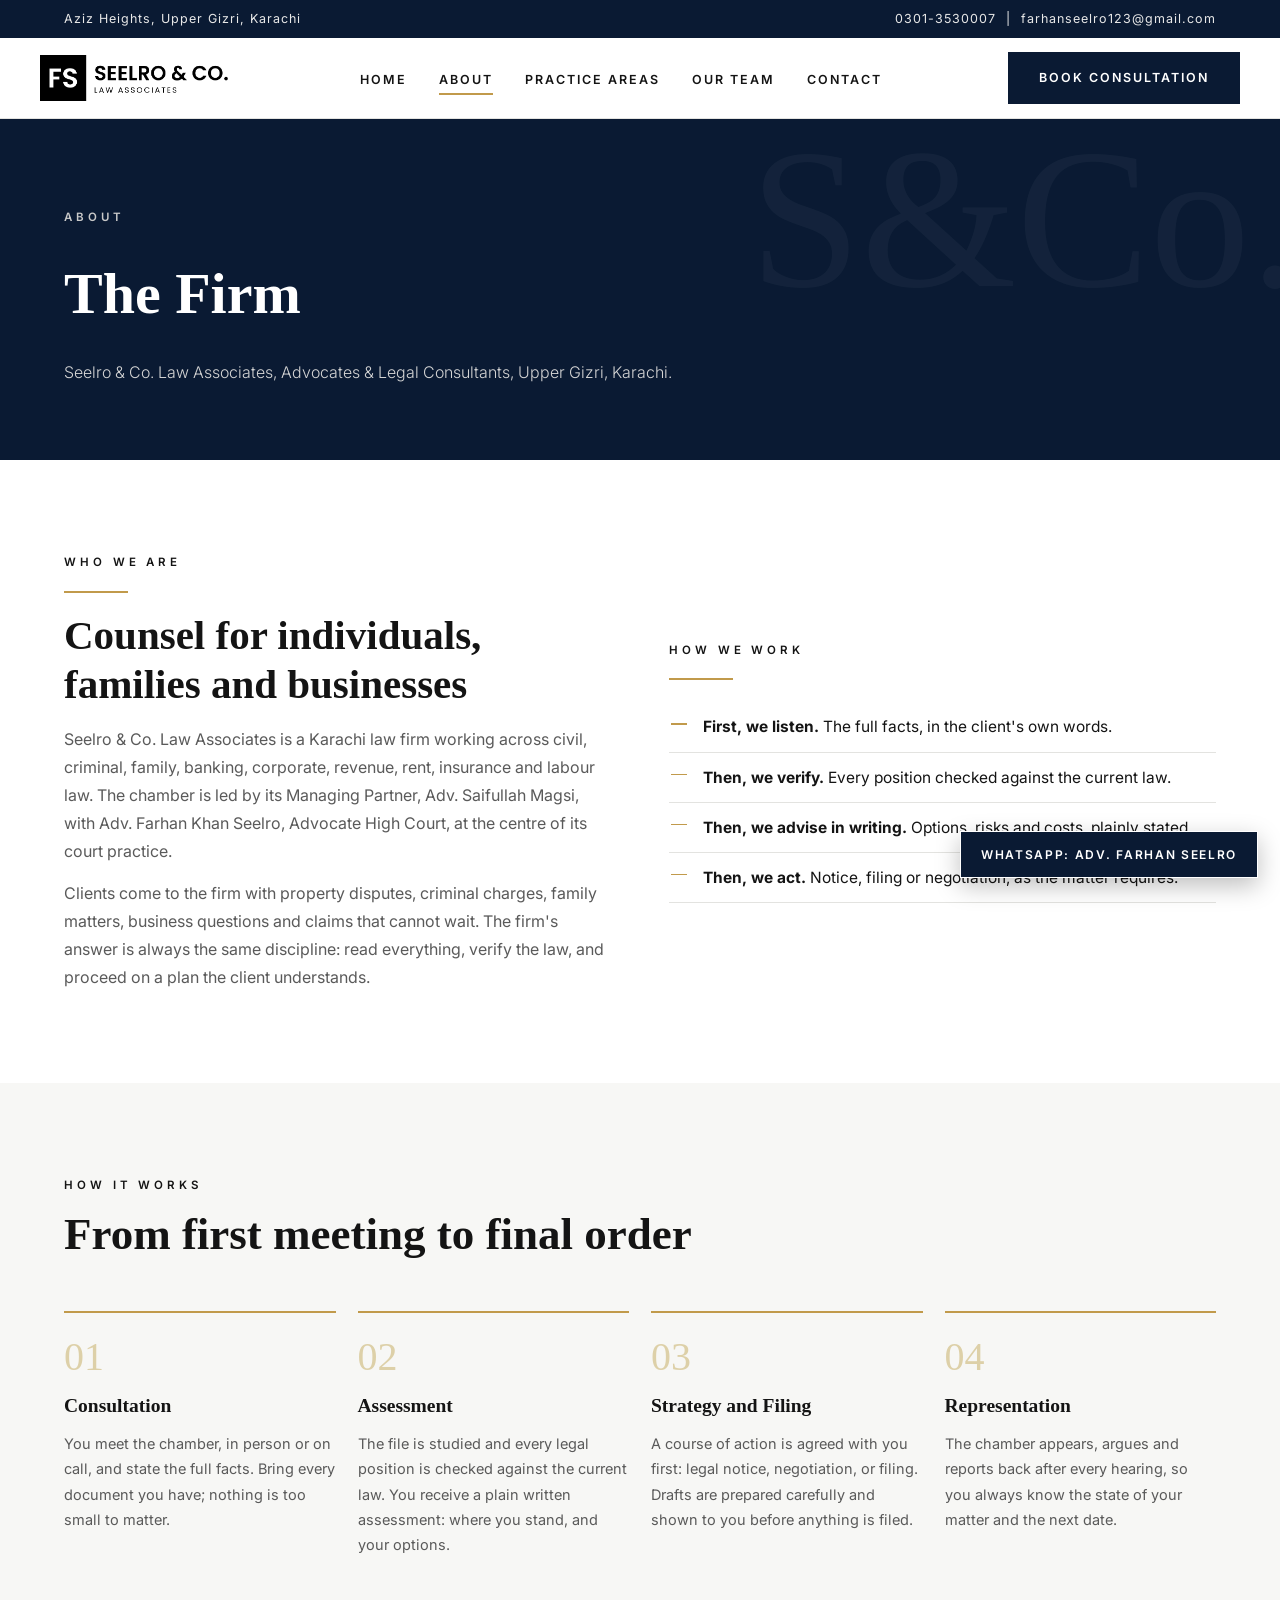
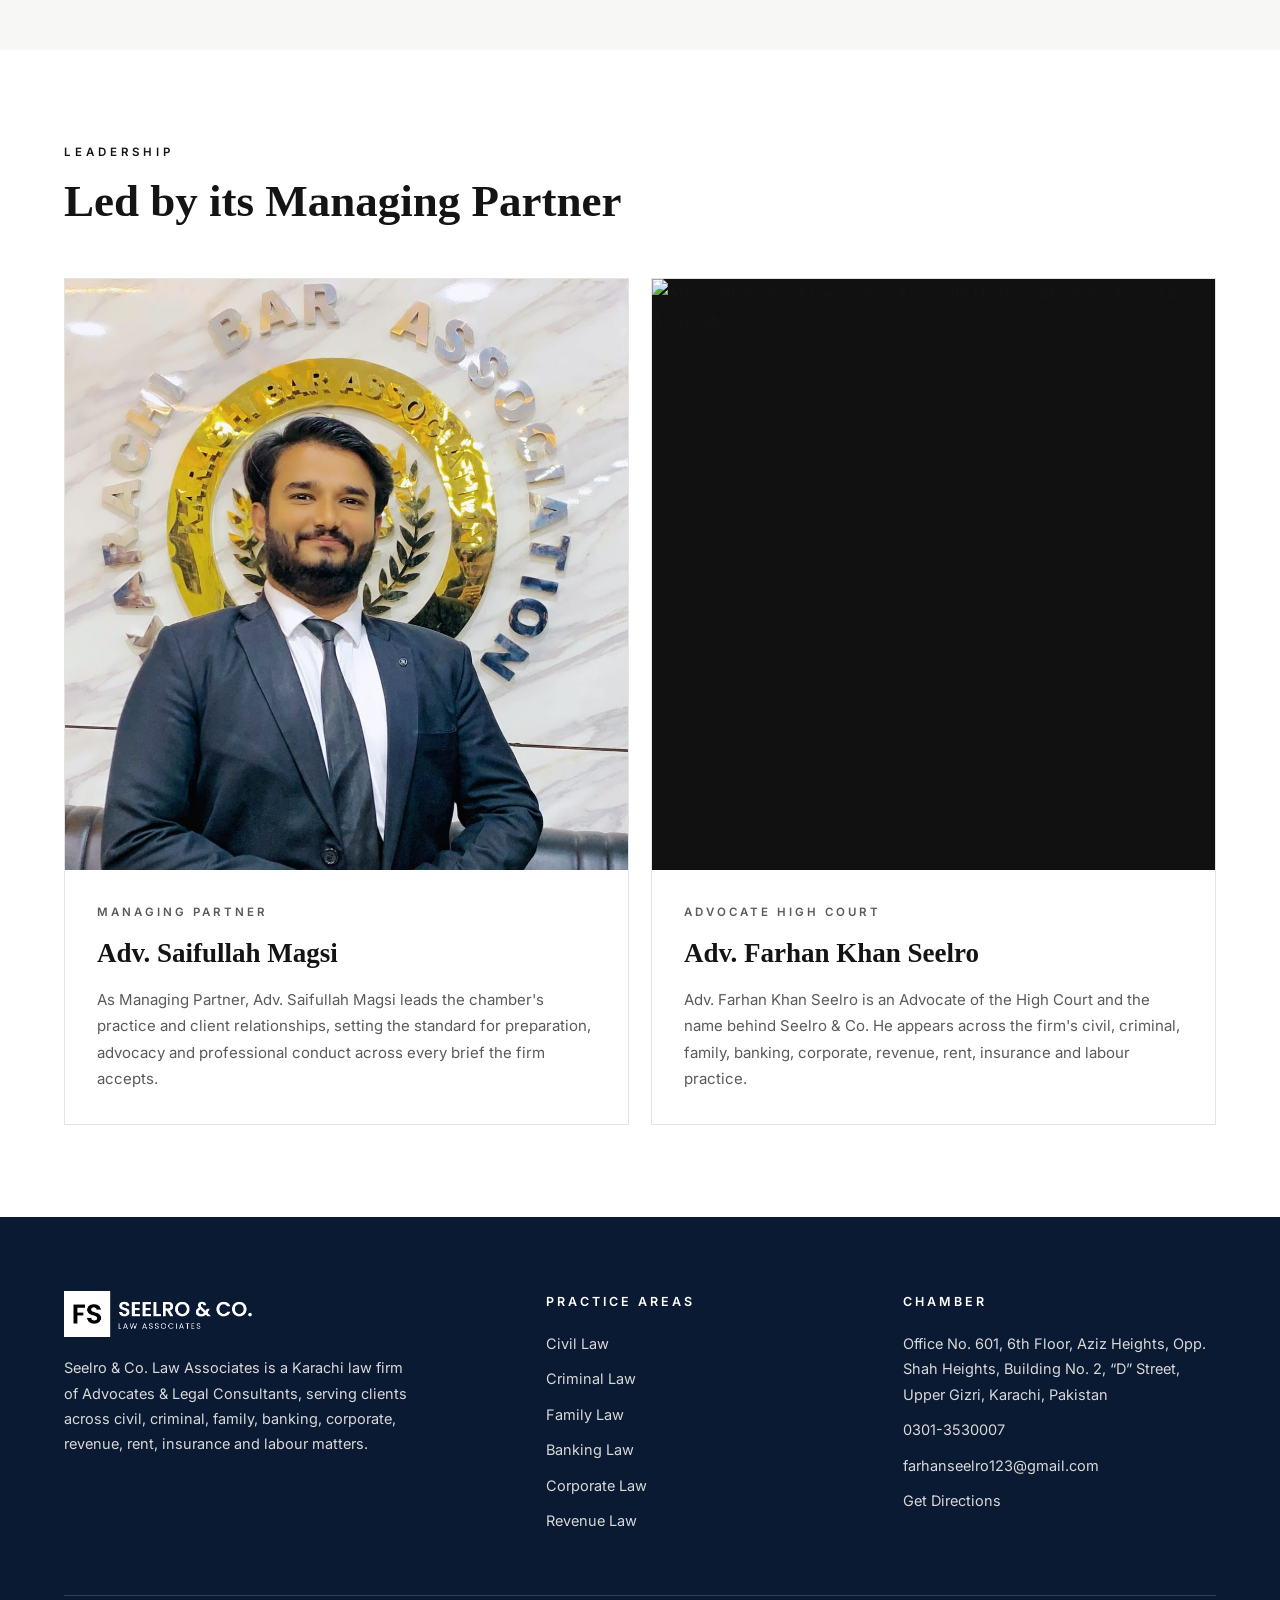
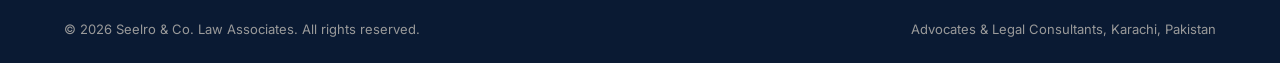
==== commit 3a4acc29: "Seelro & Co. website: add about.html" ====
--- a/about.html
+++ b/about.html
@@ -30,7 +30,7 @@
 </header>
 
 <div class="pagehero"><div class="wrap">
-<div class="kicker" style="color:#c19a4b">About</div>
+<div class="kicker" style="color:#c9c9c9">About</div>
 <h1>The Firm</h1>
 <p>Seelro &amp; Co. Law Associates, Advocates &amp; Legal Consultants, Upper Gizri, Karachi.</p>
 </div></div>
@@ -80,7 +80,7 @@
 </div>
 </div>
 <div class="team-card rv">
-<div class="mono">FS</div>
+<div class="photo"><img src="assets/img/farhan-seelro-portrait.jpg" alt="Advocate Farhan Khan Seelro, Advocate High Court, Seelro &amp; Co. Law Associates"></div>
 <div class="body">
 <div class="role">Advocate High Court</div>
 <h3>Adv. Farhan Khan Seelro</h3>
--- a/assets/css/style.css
+++ b/assets/css/style.css
@@ -1,13 +1,13 @@
-:root{--black:#0a0a0a;--ink:#141414;--grey:#5a5a5a;--line:#e3e3e0;--soft:#f7f7f5;--white:#fff}
+:root{--black:#0a1a33;--gold:#c19a4b;--ink:#141414;--grey:#5a5a5a;--line:#e3e3e0;--soft:#f7f7f5;--white:#fff}
 *{margin:0;padding:0;box-sizing:border-box}
 html{scroll-behavior:smooth}
 body{font-family:'Inter',system-ui,sans-serif;color:var(--ink);background:var(--white);line-height:1.75;font-size:16px;-webkit-font-smoothing:antialiased}
-h1,h2,h3,.serif{font-family:'Playfair Display',Georgia,serif;font-weight:700}
+h1,h2,h3,.serif{font-family:'Fraunces',Georgia,serif;font-weight:700}
 a{color:inherit;text-decoration:none}
 img{max-width:100%;display:block}
 .wrap{max-width:1200px;margin:0 auto;padding:0 24px}
 .kicker{letter-spacing:.34em;text-transform:uppercase;font-size:11.5px;font-weight:600;font-family:'Inter',sans-serif}
-.rule{width:64px;height:2px;background:var(--black);margin:18px 0}
+.rule{width:64px;height:2px;background:var(--gold);margin:18px 0}
 .rule.light{background:#fff}
 .topline{background:var(--black);color:#e8e8e8;font-size:12.5px;letter-spacing:.08em}
 .topline .wrap{display:flex;justify-content:space-between;gap:14px;padding-top:8px;padding-bottom:8px;flex-wrap:wrap}
@@ -17,9 +17,9 @@
 .nav .logo img{height:46px;width:auto}
 .nav ul{display:flex;gap:32px;list-style:none}
 .nav ul a{font-size:12.5px;letter-spacing:.16em;text-transform:uppercase;font-weight:600;padding:6px 0;border-bottom:2px solid transparent}
-.nav ul a:hover,.nav ul a.active{border-color:var(--black)}
+.nav ul a:hover,.nav ul a.active{border-color:var(--gold)}
 .btn{display:inline-block;padding:14px 30px;font-size:12.5px;letter-spacing:.16em;text-transform:uppercase;font-weight:600;border:1.5px solid var(--black);transition:.25s;cursor:pointer;background:none;font-family:'Inter',sans-serif}
-.btn.solid{background:var(--black);color:#fff}
+.btn.solid{background:var(--black);color:#fff;border-color:var(--black)}
 .btn.solid:hover{background:#fff;color:var(--black)}
 .btn.ghost{background:transparent;color:var(--black)}
 .btn.ghost:hover{background:var(--black);color:#fff}
@@ -30,20 +30,20 @@
 .burger{display:none;background:none;border:0;font-size:26px;cursor:pointer;line-height:1}
 .hero{background:var(--black);color:#fff;padding:118px 0 0;position:relative;overflow:hidden}
 .hero:before{content:"";position:absolute;inset:0;background:radial-gradient(ellipse 70% 55% at 78% 8%,rgba(255,255,255,.09),transparent 60%);pointer-events:none}
-.hero:after{content:"S&Co.";position:absolute;right:-26px;top:6px;font-family:'Playfair Display',serif;font-size:290px;color:rgba(255,255,255,.04);line-height:1;pointer-events:none}
-.hero .kicker{color:#cfcfcf}
+.hero:after{content:"S&Co.";position:absolute;right:-26px;top:6px;font-family:'Fraunces',serif;font-size:290px;color:rgba(255,255,255,.04);line-height:1;pointer-events:none}
+.hero .kicker{color:var(--gold)}
 .hero h1{font-size:clamp(44px,6.6vw,80px);line-height:1.06;max-width:860px;margin:24px 0 22px;position:relative;z-index:1}
-.hero h1 em{font-style:italic;font-weight:600}
+.hero h1 em{font-style:italic;font-weight:600;color:var(--gold)}
 .hero p.lead{font-size:18.5px;color:#dcdcdc;max-width:660px;font-weight:300;position:relative;z-index:1}
 .hero .cta{margin-top:40px;display:flex;gap:14px;flex-wrap:wrap;position:relative;z-index:1}
 .stats{display:flex;gap:0;border-top:1px solid rgba(255,255,255,.22);margin-top:70px;flex-wrap:wrap;position:relative;z-index:1}
 .stats div{padding:24px 38px 30px 0;margin-right:38px}
-.stats b{font-family:'Playfair Display',serif;font-size:31px;display:block}
+.stats b{font-family:'Fraunces',serif;font-size:31px;display:block}
 .stats span{font-size:11.5px;letter-spacing:.2em;text-transform:uppercase;color:#bcbcbc}
 .marquee{background:#fff;border-bottom:1px solid var(--line);overflow:hidden;white-space:nowrap;padding:15px 0}
-.marquee .track{display:inline-block;animation:mq 30s linear infinite;font-family:'Playfair Display',serif;font-size:17px;letter-spacing:.06em}
+.marquee .track{display:inline-block;animation:mq 30s linear infinite;font-family:'Fraunces',serif;font-size:17px;letter-spacing:.06em}
 .marquee span{margin:0 26px}
-.marquee i{font-style:normal;color:#b5b5b5}
+.marquee i{font-style:normal;color:var(--gold)}
 @keyframes mq{from{transform:translateX(0)}to{transform:translateX(-50%)}}
 section{padding:92px 0}
 section.alt{background:var(--soft)}
@@ -55,16 +55,16 @@
 .grid.c2{grid-template-columns:repeat(2,1fr)}
 .card{border:1px solid var(--line);padding:36px 32px;background:#fff;transition:.25s}
 .card:hover{border-color:var(--black);transform:translateY(-3px);box-shadow:0 14px 30px rgba(0,0,0,.06)}
-.card .num{font-family:'Playfair Display',serif;font-size:15px;border:1.5px solid var(--black);width:46px;height:46px;display:flex;align-items:center;justify-content:center;border-radius:50%;margin-bottom:20px}
+.card .num{font-family:'Fraunces',serif;font-size:15px;border:1.5px solid var(--gold);width:46px;height:46px;display:flex;align-items:center;justify-content:center;border-radius:50%;margin-bottom:20px}
 .card h3{font-size:21.5px;margin-bottom:10px}
 .card p{color:var(--grey);font-size:15px}
 .card ul{list-style:none;margin-top:14px;border-top:1px solid var(--line)}
 .card ul li{font-size:14px;color:var(--grey);padding:7px 0 7px 20px;position:relative;border-bottom:1px solid var(--line)}
-.card ul li:before{content:"";position:absolute;left:0;top:15px;width:9px;height:1.5px;background:var(--black)}
+.card ul li:before{content:"";position:absolute;left:0;top:15px;width:9px;height:1.5px;background:var(--gold)}
 .team-card{border:1px solid var(--line);background:#fff;overflow:hidden}
 .team-card .photo{aspect-ratio:4/4.2;overflow:hidden;background:#111}
 .team-card .photo img{width:100%;height:100%;object-fit:cover;object-position:top center}
-.team-card .mono{aspect-ratio:4/4.2;background:var(--black);color:#fff;display:flex;align-items:center;justify-content:center;font-family:'Playfair Display',serif;font-size:110px}
+.team-card .mono{aspect-ratio:4/4.2;background:var(--black);color:#fff;display:flex;align-items:center;justify-content:center;font-family:'Fraunces',serif;font-size:110px}
 .team-card .body{padding:32px}
 .team-card .role{letter-spacing:.26em;text-transform:uppercase;font-size:11.5px;font-weight:600;color:var(--grey)}
 .team-card h3{font-size:27px;margin:8px 0 10px}
@@ -74,16 +74,16 @@
 .split .frame img{width:100%}
 .checklist{list-style:none;margin-top:22px}
 .checklist li{padding:11px 0 11px 34px;position:relative;border-bottom:1px solid var(--line);font-size:15.5px}
-.checklist li:before{content:"";position:absolute;left:2px;top:21px;width:16px;height:1.5px;background:var(--black)}
+.checklist li:before{content:"";position:absolute;left:2px;top:21px;width:16px;height:1.5px;background:var(--gold)}
 .steps{display:grid;grid-template-columns:repeat(4,1fr);gap:22px;counter-reset:step}
-.step{border-top:2.5px solid var(--black);padding-top:24px}
-.step .n{font-family:'Playfair Display',serif;font-size:40px;color:#d9d9d6;line-height:1}
+.step{border-top:2.5px solid var(--gold);padding-top:24px}
+.step .n{font-family:'Fraunces',serif;font-size:40px;color:#ddd0a8;line-height:1}
 .step h3{font-size:19.5px;margin:12px 0 8px}
 .step p{color:var(--grey);font-size:14.5px}
 details{border:1px solid var(--line);background:#fff;margin-bottom:14px}
-details summary{cursor:pointer;padding:20px 26px;font-family:'Playfair Display',serif;font-size:18.5px;list-style:none;position:relative}
+details summary{cursor:pointer;padding:20px 26px;font-family:'Fraunces',serif;font-size:18.5px;list-style:none;position:relative}
 details summary::-webkit-details-marker{display:none}
-details summary:after{content:"+";position:absolute;right:26px;top:16px;font-size:26px;font-family:'Inter',sans-serif;font-weight:300}
+details summary:after{color:var(--gold);content:"+";position:absolute;right:26px;top:16px;font-size:26px;font-family:'Inter',sans-serif;font-weight:300}
 details[open ] summary:after{content:"\2013"}
 details .ans{padding:0 26px 22px;color:var(--grey);font-size:15px}
 .band{background:var(--black);color:#fff;text-align:center;padding:88px 0}
@@ -92,7 +92,7 @@
 .contact-grid{display:grid;grid-template-columns:1fr 1fr;gap:22px}
 .contact-item{border:1px solid var(--line);padding:34px;background:#fff}
 .contact-item .kicker{color:var(--grey)}
-.contact-item .big{font-family:'Playfair Display',serif;font-size:23px;margin-top:10px;line-height:1.45}
+.contact-item .big{font-family:'Fraunces',serif;font-size:23px;margin-top:10px;line-height:1.45}
 .contact-item a:hover{text-decoration:underline}
 form.consult{display:grid;gap:14px}
 form.consult input,form.consult select,form.consult textarea{width:100%;padding:14px 16px;border:1px solid var(--line);font-family:'Inter',sans-serif;font-size:15px;background:#fff;color:var(--ink)}
@@ -106,7 +106,7 @@
 footer a:hover{color:#fff;text-decoration:underline}
 footer .fine{border-top:1px solid rgba(255,255,255,.16);padding:22px 0;font-size:13px;color:#9a9a9a;display:flex;justify-content:space-between;gap:16px;flex-wrap:wrap}
 .pagehero{background:var(--black);color:#fff;padding:88px 0 74px;position:relative;overflow:hidden}
-.pagehero:after{content:"S&Co.";position:absolute;right:-20px;top:0;font-family:'Playfair Display',serif;font-size:200px;color:rgba(255,255,255,.04);line-height:1;pointer-events:none}
+.pagehero:after{content:"S&Co.";position:absolute;right:-20px;top:0;font-family:'Fraunces',serif;font-size:200px;color:rgba(255,255,255,.04);line-height:1;pointer-events:none}
 .pagehero h1{font-size:clamp(37px,5vw,58px);margin-top:16px;position:relative;z-index:1}
 .pagehero p{color:#d5d5d5;max-width:640px;margin-top:14px;font-weight:300;position:relative;z-index:1}
 .rv{opacity:0;transform:translateY(22px);transition:opacity .7s ease,transform .7s ease}
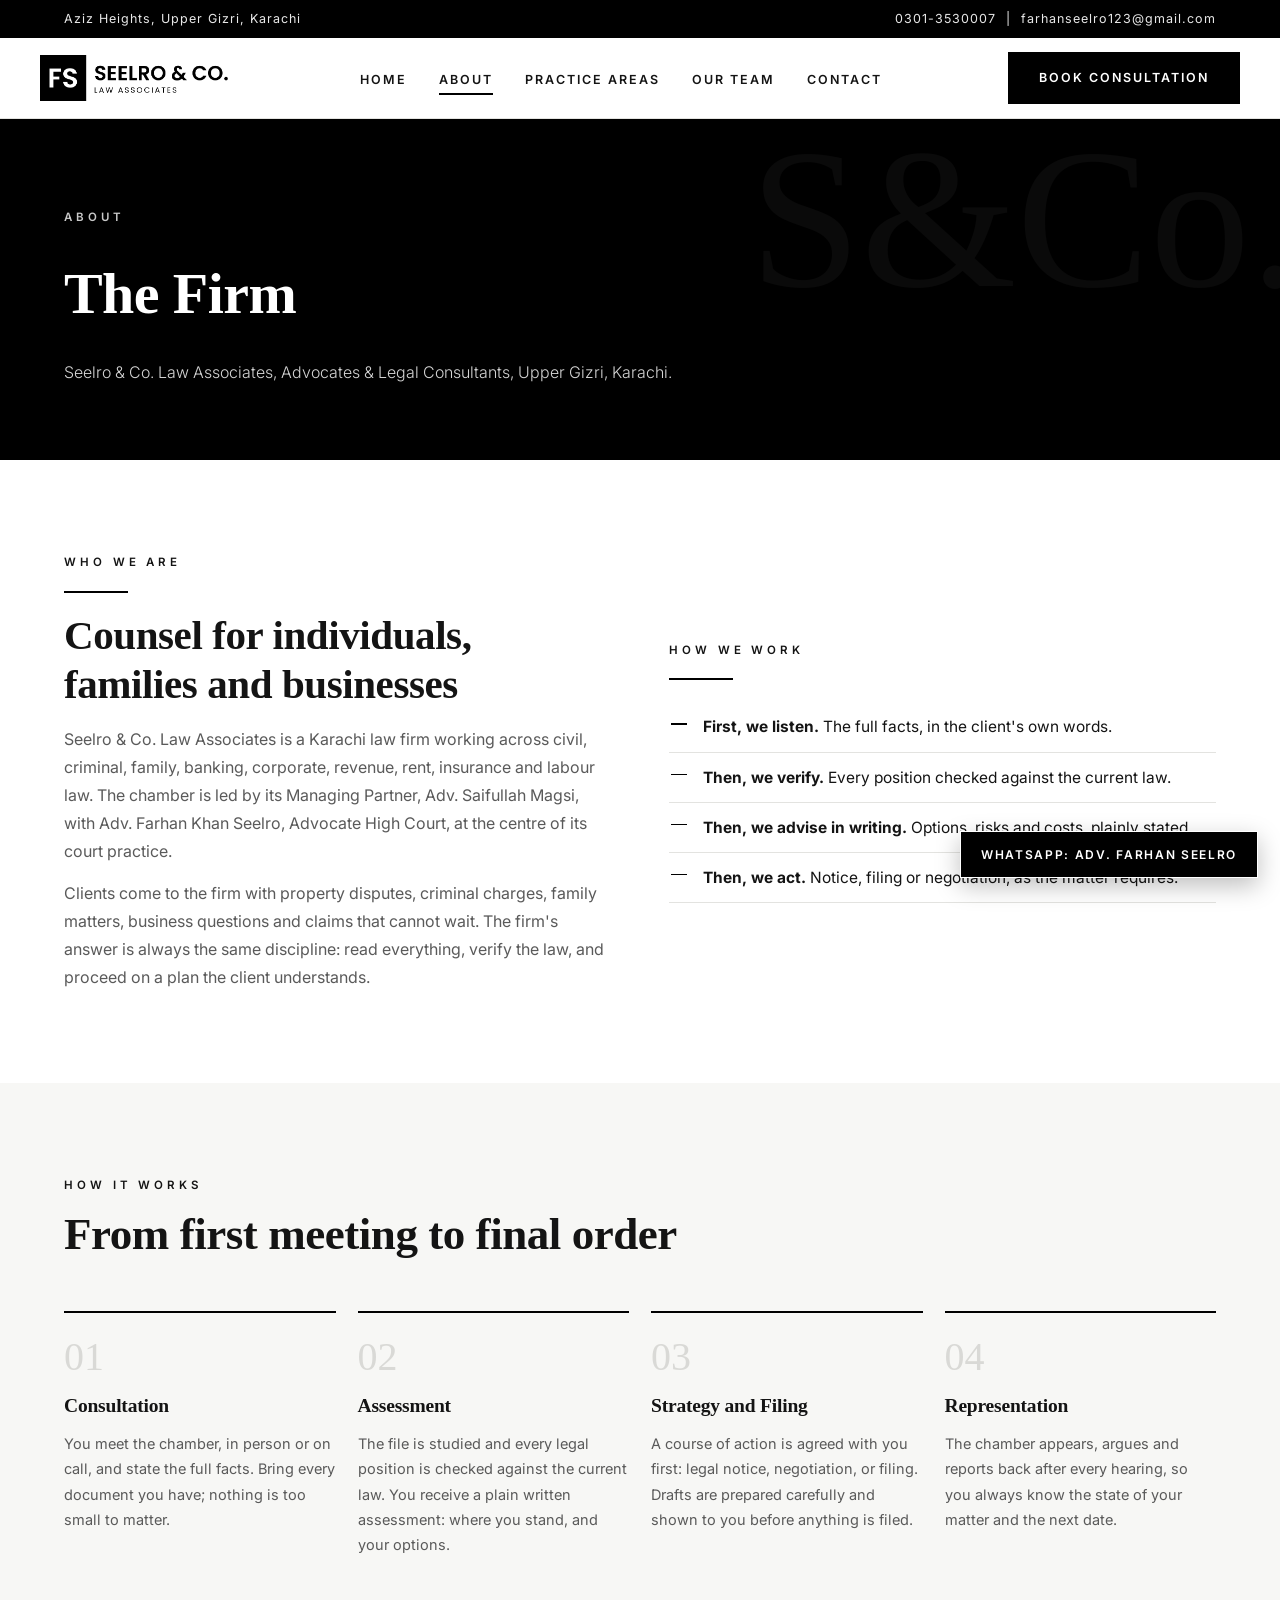
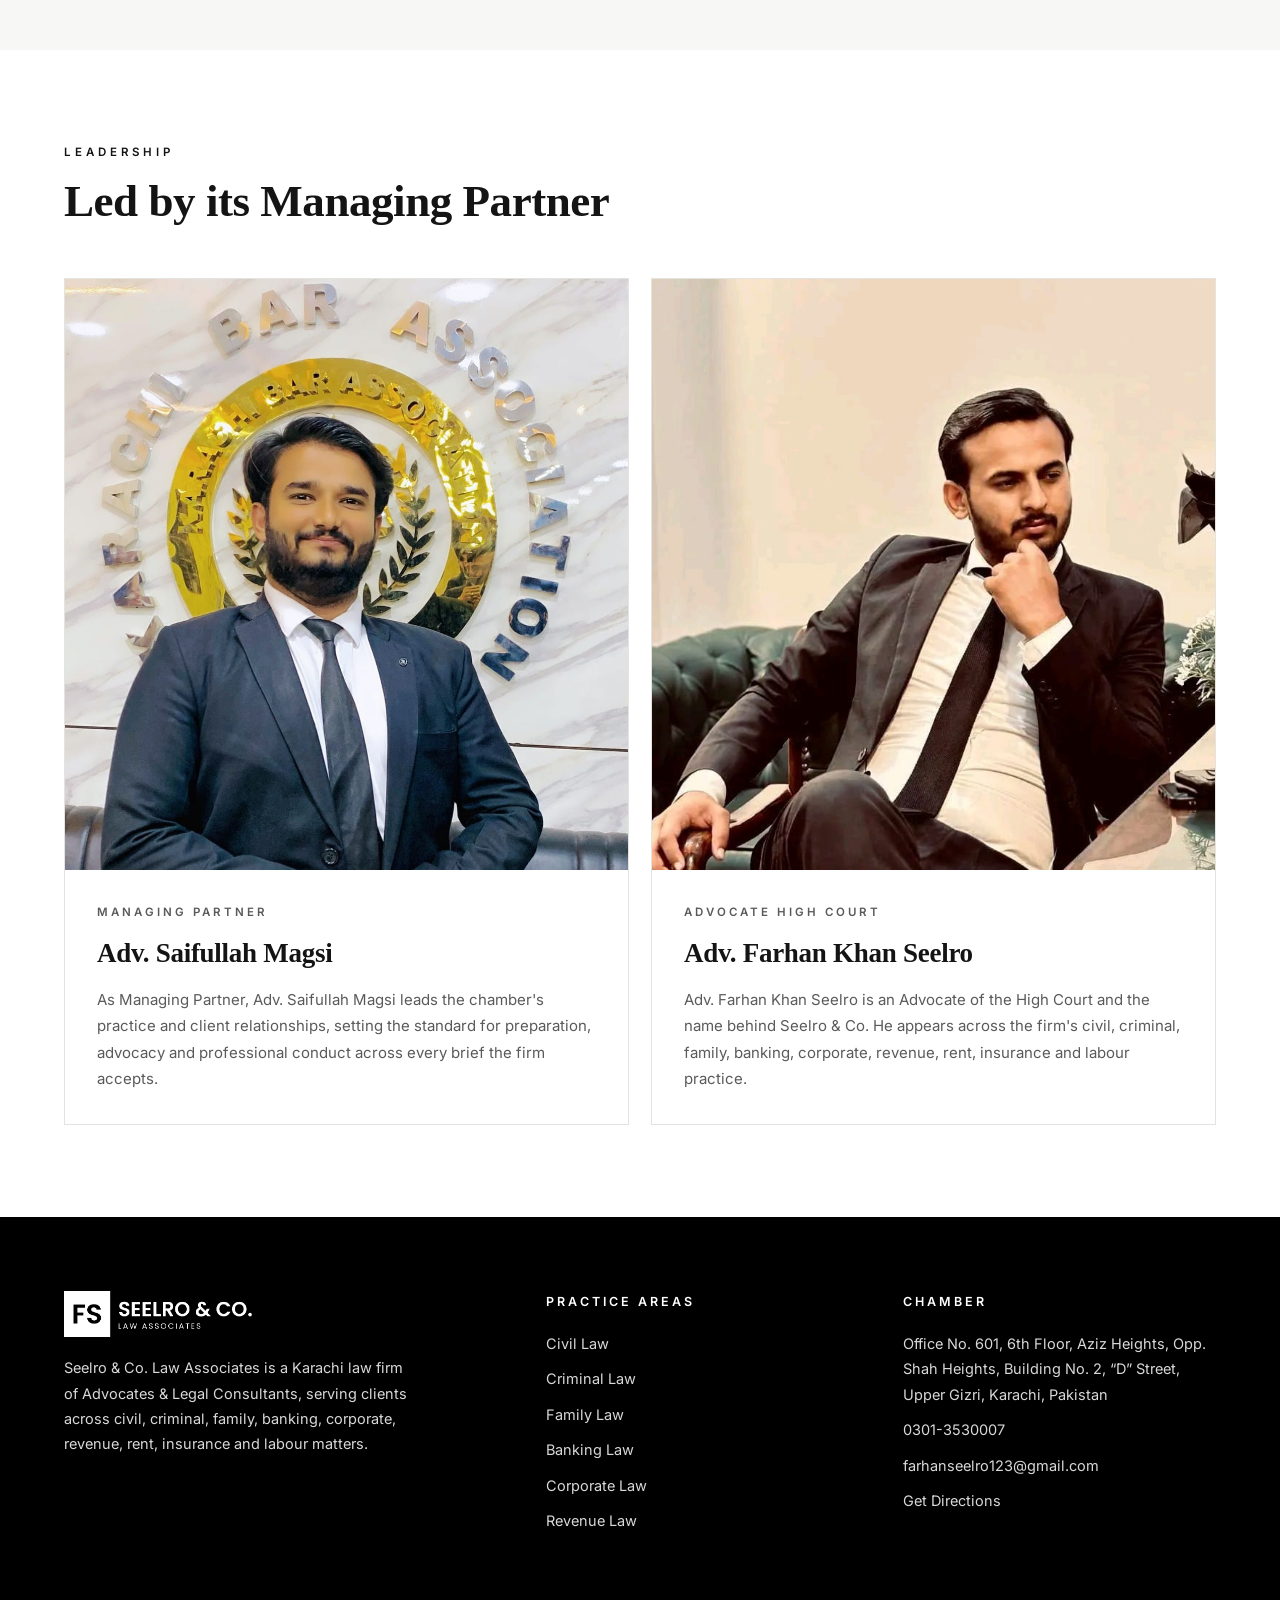
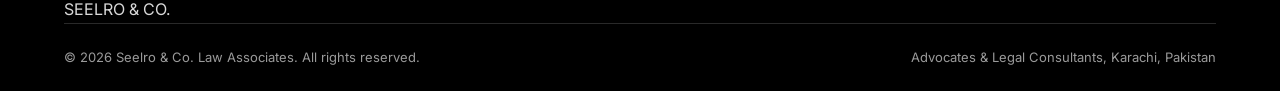
==== commit bfc8ce61: "Seelro & Co. website: add about.html" ====
--- a/about.html
+++ b/about.html
@@ -111,6 +111,7 @@
 </ul>
 </div>
 </div>
+<div class="wordmark">SEELRO &amp; CO.</div>
 <div class="fine">
 <span>&copy; 2026 Seelro &amp; Co. Law Associates. All rights reserved.</span>
 <span>Advocates &amp; Legal Consultants, Karachi, Pakistan</span>
--- a/assets/css/style.css
+++ b/assets/css/style.css
@@ -1,13 +1,14 @@
-:root{--black:#0a1a33;--gold:#c19a4b;--ink:#141414;--grey:#5a5a5a;--line:#e3e3e0;--soft:#f7f7f5;--white:#fff}
+:root{--black:#000000;--gold:#000000;--ink:#141414;--grey:#5a5a5a;--line:#e3e3e0;--soft:#f7f7f5;--white:#fff}
 *{margin:0;padding:0;box-sizing:border-box}
 html{scroll-behavior:smooth}
 body{font-family:'Inter',system-ui,sans-serif;color:var(--ink);background:var(--white);line-height:1.75;font-size:16px;-webkit-font-smoothing:antialiased}
-h1,h2,h3,.serif{font-family:'Fraunces',Georgia,serif;font-weight:700}
+h1,h2,h3,.serif{font-family:'Fraunces',Georgia,serif;font-weight:700;letter-spacing:-.01em}
+::selection{background:#000;color:#fff}
 a{color:inherit;text-decoration:none}
 img{max-width:100%;display:block}
 .wrap{max-width:1200px;margin:0 auto;padding:0 24px}
 .kicker{letter-spacing:.34em;text-transform:uppercase;font-size:11.5px;font-weight:600;font-family:'Inter',sans-serif}
-.rule{width:64px;height:2px;background:var(--gold);margin:18px 0}
+.rule{width:64px;height:2px;background:var(--black);margin:18px 0}
 .rule.light{background:#fff}
 .topline{background:var(--black);color:#e8e8e8;font-size:12.5px;letter-spacing:.08em}
 .topline .wrap{display:flex;justify-content:space-between;gap:14px;padding-top:8px;padding-bottom:8px;flex-wrap:wrap}
@@ -17,7 +18,7 @@
 .nav .logo img{height:46px;width:auto}
 .nav ul{display:flex;gap:32px;list-style:none}
 .nav ul a{font-size:12.5px;letter-spacing:.16em;text-transform:uppercase;font-weight:600;padding:6px 0;border-bottom:2px solid transparent}
-.nav ul a:hover,.nav ul a.active{border-color:var(--gold)}
+.nav ul a:hover,.nav ul a.active{border-color:var(--black)}
 .btn{display:inline-block;padding:14px 30px;font-size:12.5px;letter-spacing:.16em;text-transform:uppercase;font-weight:600;border:1.5px solid var(--black);transition:.25s;cursor:pointer;background:none;font-family:'Inter',sans-serif}
 .btn.solid{background:var(--black);color:#fff;border-color:var(--black)}
 .btn.solid:hover{background:#fff;color:var(--black)}
@@ -28,12 +29,16 @@
 .btn.whitefill{background:#fff;color:var(--black);border-color:#fff}
 .btn.whitefill:hover{background:transparent;color:#fff}
 .burger{display:none;background:none;border:0;font-size:26px;cursor:pointer;line-height:1}
-.hero{background:var(--black);color:#fff;padding:118px 0 0;position:relative;overflow:hidden}
+.hero{background:var(--black);color:#fff;padding:118px 0 0;position:relative;overflow:hidden;background-image:repeating-linear-gradient(115deg,rgba(255,255,255,.028) 0 2px,transparent 2px 14px)}
 .hero:before{content:"";position:absolute;inset:0;background:radial-gradient(ellipse 70% 55% at 78% 8%,rgba(255,255,255,.09),transparent 60%);pointer-events:none}
 .hero:after{content:"S&Co.";position:absolute;right:-26px;top:6px;font-family:'Fraunces',serif;font-size:290px;color:rgba(255,255,255,.04);line-height:1;pointer-events:none}
-.hero .kicker{color:var(--gold)}
+.hero .kicker{color:#cfcfcf}
+.hero-grid{display:grid;grid-template-columns:1.12fr .88fr;gap:54px;align-items:center;position:relative;z-index:1}
+.hero-img{border:1px solid rgba(255,255,255,.4);padding:10px;background:rgba(255,255,255,.05);box-shadow:16px 16px 0 rgba(255,255,255,.13)}
+.hero-img img{width:100%;height:auto}
+.hero-img .cap{font-size:11.5px;letter-spacing:.18em;text-transform:uppercase;color:#c9c9c9;padding-top:10px;text-align:center}
 .hero h1{font-size:clamp(44px,6.6vw,80px);line-height:1.06;max-width:860px;margin:24px 0 22px;position:relative;z-index:1}
-.hero h1 em{font-style:italic;font-weight:600;color:var(--gold)}
+.hero h1 em{font-style:italic;font-weight:600}
 .hero p.lead{font-size:18.5px;color:#dcdcdc;max-width:660px;font-weight:300;position:relative;z-index:1}
 .hero .cta{margin-top:40px;display:flex;gap:14px;flex-wrap:wrap;position:relative;z-index:1}
 .stats{display:flex;gap:0;border-top:1px solid rgba(255,255,255,.22);margin-top:70px;flex-wrap:wrap;position:relative;z-index:1}
@@ -43,7 +48,7 @@
 .marquee{background:#fff;border-bottom:1px solid var(--line);overflow:hidden;white-space:nowrap;padding:15px 0}
 .marquee .track{display:inline-block;animation:mq 30s linear infinite;font-family:'Fraunces',serif;font-size:17px;letter-spacing:.06em}
 .marquee span{margin:0 26px}
-.marquee i{font-style:normal;color:var(--gold)}
+.marquee i{font-style:normal;color:#b5b5b5}
 @keyframes mq{from{transform:translateX(0)}to{transform:translateX(-50%)}}
 section{padding:92px 0}
 section.alt{background:var(--soft)}
@@ -55,12 +60,12 @@
 .grid.c2{grid-template-columns:repeat(2,1fr)}
 .card{border:1px solid var(--line);padding:36px 32px;background:#fff;transition:.25s}
 .card:hover{border-color:var(--black);transform:translateY(-3px);box-shadow:0 14px 30px rgba(0,0,0,.06)}
-.card .num{font-family:'Fraunces',serif;font-size:15px;border:1.5px solid var(--gold);width:46px;height:46px;display:flex;align-items:center;justify-content:center;border-radius:50%;margin-bottom:20px}
+.card .num{font-family:'Fraunces',serif;font-size:15px;border:1.5px solid var(--black);width:46px;height:46px;display:flex;align-items:center;justify-content:center;border-radius:50%;margin-bottom:20px}
 .card h3{font-size:21.5px;margin-bottom:10px}
 .card p{color:var(--grey);font-size:15px}
 .card ul{list-style:none;margin-top:14px;border-top:1px solid var(--line)}
 .card ul li{font-size:14px;color:var(--grey);padding:7px 0 7px 20px;position:relative;border-bottom:1px solid var(--line)}
-.card ul li:before{content:"";position:absolute;left:0;top:15px;width:9px;height:1.5px;background:var(--gold)}
+.card ul li:before{content:"";position:absolute;left:0;top:15px;width:9px;height:1.5px;background:var(--black)}
 .team-card{border:1px solid var(--line);background:#fff;overflow:hidden}
 .team-card .photo{aspect-ratio:4/4.2;overflow:hidden;background:#111}
 .team-card .photo img{width:100%;height:100%;object-fit:cover;object-position:top center}
@@ -70,20 +75,20 @@
 .team-card h3{font-size:27px;margin:8px 0 10px}
 .team-card p{color:var(--grey);font-size:15px}
 .split{display:grid;grid-template-columns:1fr 1fr;gap:58px;align-items:center}
-.split .frame{border:1.5px solid var(--black);padding:12px;background:#fff}
+.split .frame{border:1.5px solid var(--black);padding:12px;background:#fff;box-shadow:16px 16px 0 rgba(0,0,0,.08)}
 .split .frame img{width:100%}
 .checklist{list-style:none;margin-top:22px}
 .checklist li{padding:11px 0 11px 34px;position:relative;border-bottom:1px solid var(--line);font-size:15.5px}
-.checklist li:before{content:"";position:absolute;left:2px;top:21px;width:16px;height:1.5px;background:var(--gold)}
+.checklist li:before{content:"";position:absolute;left:2px;top:21px;width:16px;height:1.5px;background:var(--black)}
 .steps{display:grid;grid-template-columns:repeat(4,1fr);gap:22px;counter-reset:step}
-.step{border-top:2.5px solid var(--gold);padding-top:24px}
-.step .n{font-family:'Fraunces',serif;font-size:40px;color:#ddd0a8;line-height:1}
+.step{border-top:2.5px solid var(--black);padding-top:24px}
+.step .n{font-family:'Fraunces',serif;font-size:40px;color:#d9d9d6;line-height:1}
 .step h3{font-size:19.5px;margin:12px 0 8px}
 .step p{color:var(--grey);font-size:14.5px}
 details{border:1px solid var(--line);background:#fff;margin-bottom:14px}
 details summary{cursor:pointer;padding:20px 26px;font-family:'Fraunces',serif;font-size:18.5px;list-style:none;position:relative}
 details summary::-webkit-details-marker{display:none}
-details summary:after{color:var(--gold);content:"+";position:absolute;right:26px;top:16px;font-size:26px;font-family:'Inter',sans-serif;font-weight:300}
+details summary:after{content:"+";position:absolute;right:26px;top:16px;font-size:26px;font-family:'Inter',sans-serif;font-weight:300}
 details[open ] summary:after{content:"\2013"}
 details .ans{padding:0 26px 22px;color:var(--grey);font-size:15px}
 .band{background:var(--black);color:#fff;text-align:center;padding:88px 0}
@@ -115,5 +120,5 @@
 .wa-float:hover{background:#222}
 .callbar{display:none}
 @media(max-width:1000px){.steps{grid-template-columns:1fr 1fr}}
-@media(max-width:900px){.grid.c3{grid-template-columns:1fr 1fr}.split,.contact-grid{grid-template-columns:1fr}footer .cols{grid-template-columns:1fr 1fr}}
+@media(max-width:900px){.hero-grid{grid-template-columns:1fr}.grid.c3{grid-template-columns:1fr 1fr}.split,.contact-grid{grid-template-columns:1fr}footer .cols{grid-template-columns:1fr 1fr}}
 @media(max-width:640px){.grid.c3,.grid.c2,.steps{grid-template-columns:1fr}.nav ul{display:none;position:absolute;top:100%;left:0;right:0;background:#fff;flex-direction:column;padding:18px 24px;border-bottom:1px solid var(--line);gap:14px}.nav ul.open{display:flex}.burger{display:block}.nav .btn{display:none}footer .cols{grid-template-columns:1fr}.stats div{margin-right:20px;padding-right:8px}.callbar{display:flex;position:fixed;left:0;right:0;bottom:0;z-index:59;background:var(--black);color:#fff}.callbar a{flex:1;text-align:center;padding:14px 6px;font-size:12px;letter-spacing:.14em;text-transform:uppercase;font-weight:600}.callbar a+a{border-left:1px solid rgba(255,255,255,.25)}.wa-float{display:none}body{padding-bottom:46px}}
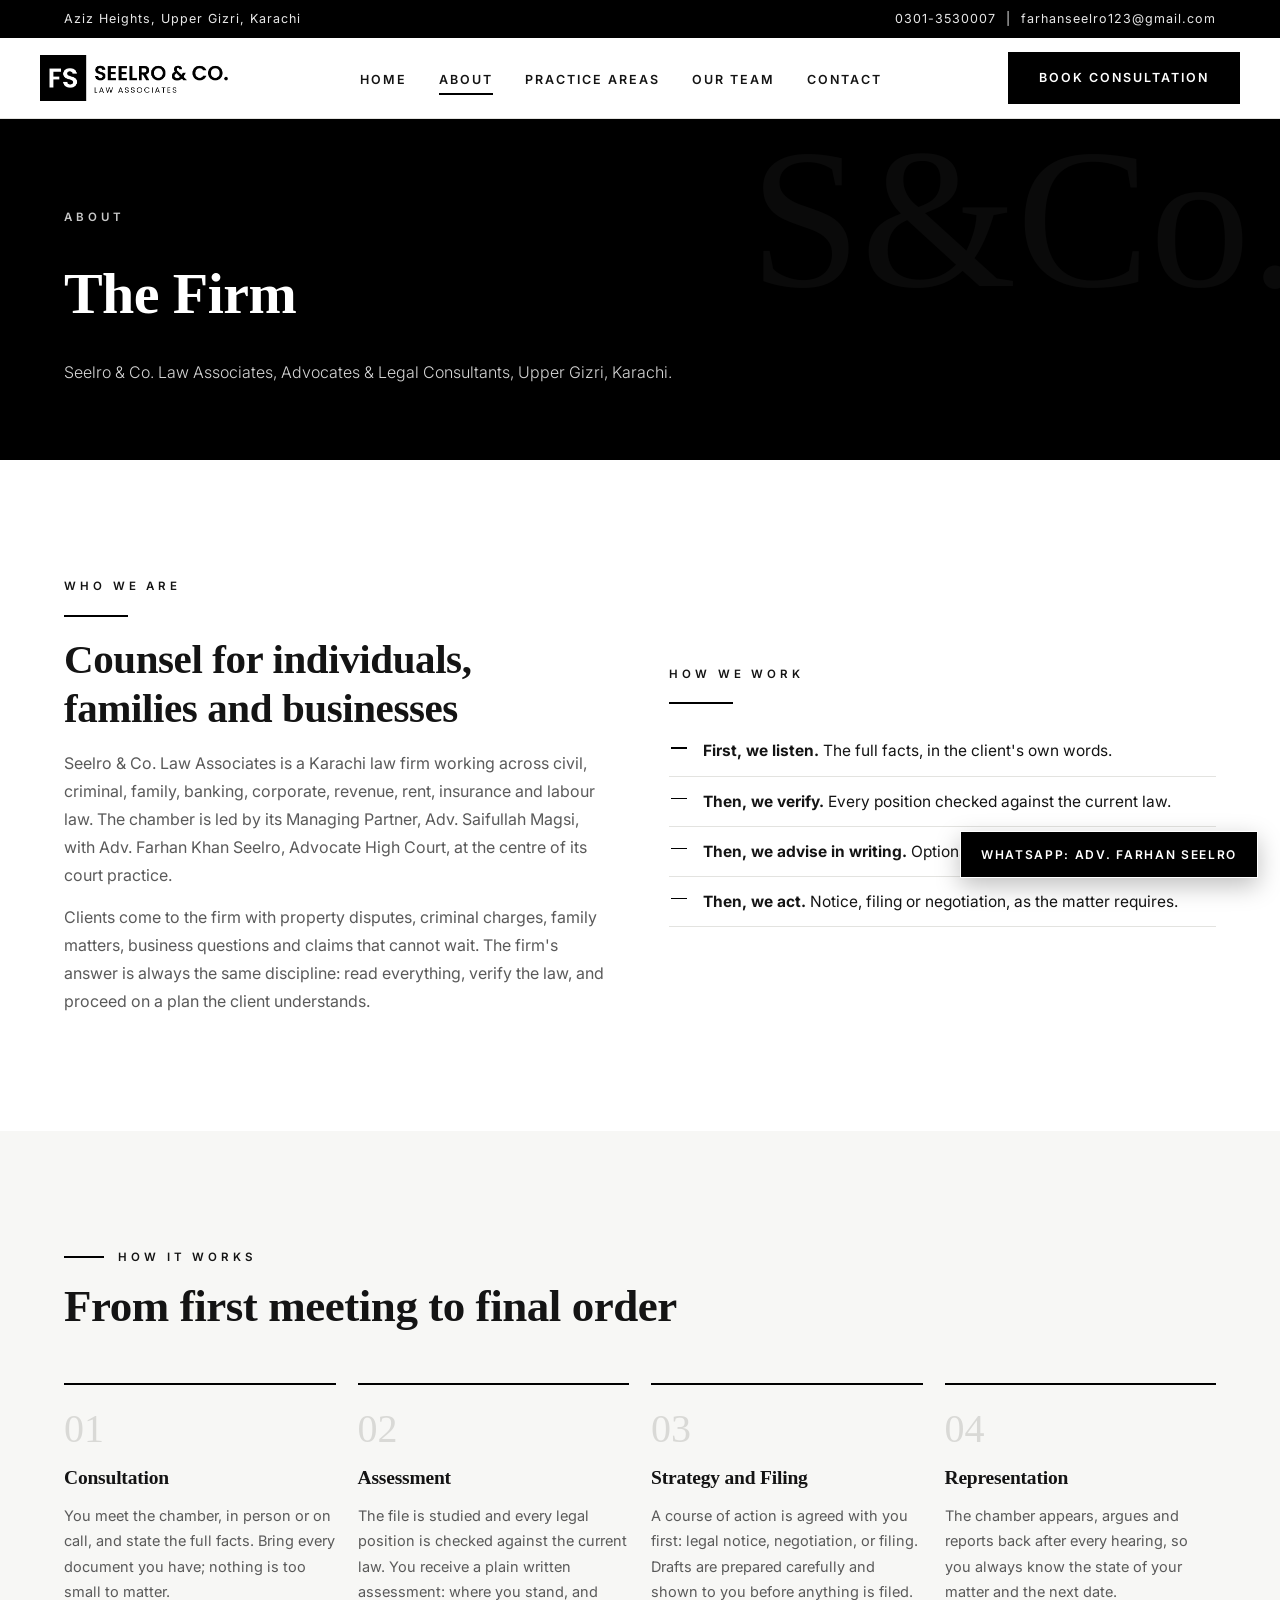
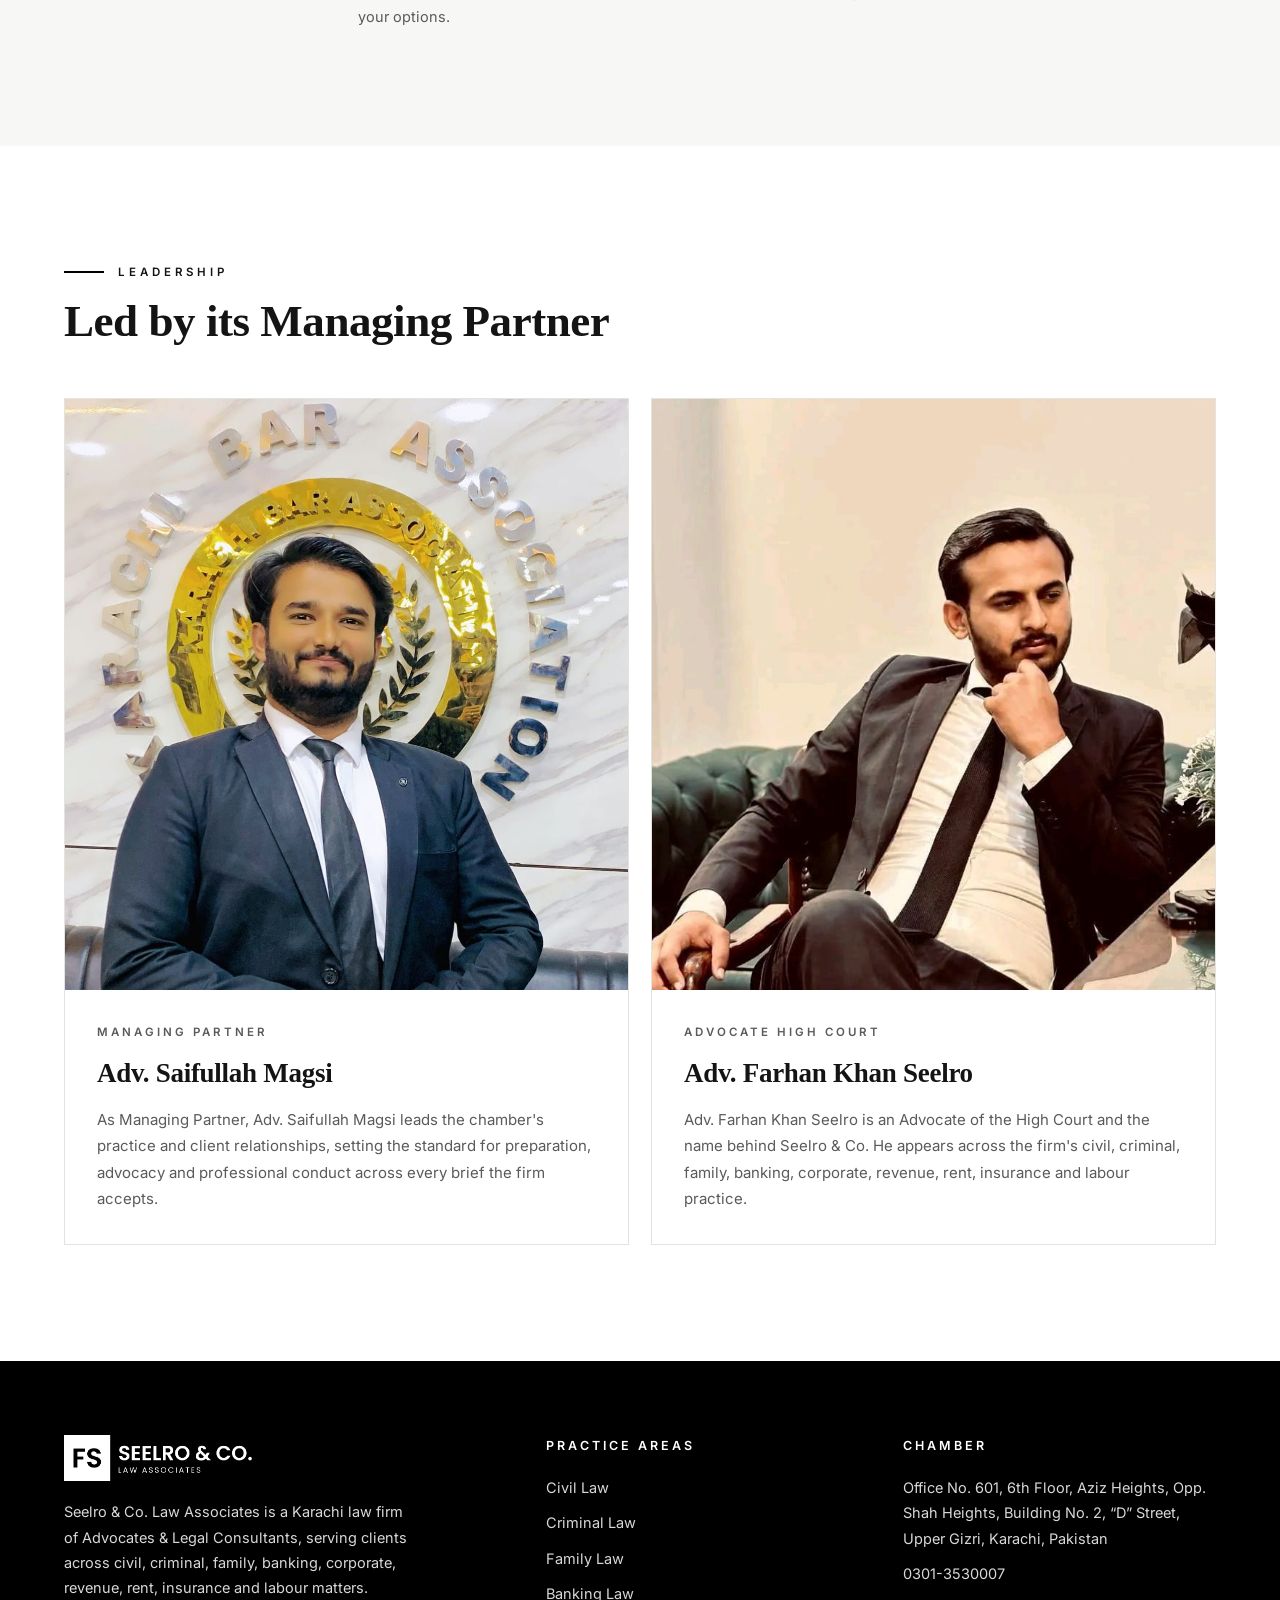
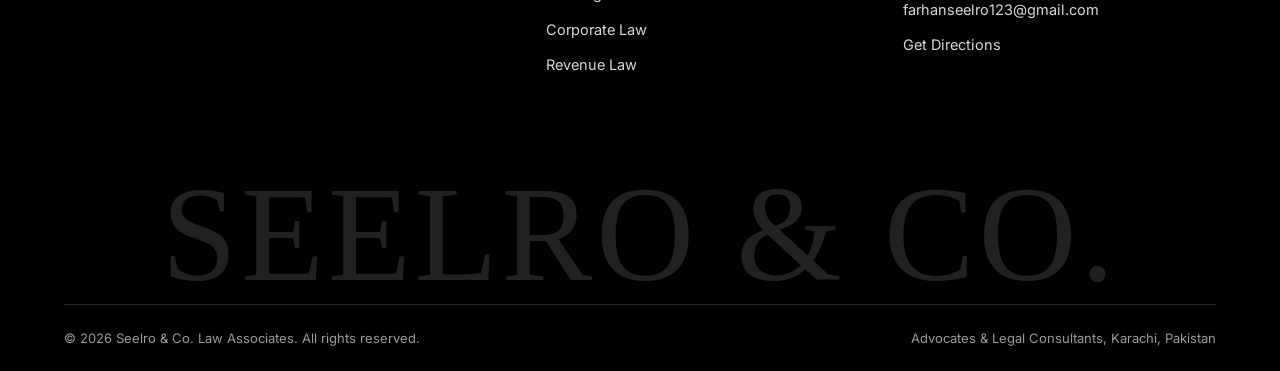
==== commit 0fedd8eb: "Seelro & Co. website: add about.html" ====
--- a/about.html
+++ b/about.html
@@ -131,7 +131,7 @@
 var n=document.getElementById('cf-name').value.trim(),p=document.getElementById('cf-phone').value.trim(),
 a=document.getElementById('cf-area').value,d=document.getElementById('cf-msg').value.trim();
 var text='Consultation Request, Seelro & Co. Website%0AName: '+encodeURIComponent(n)+'%0APhone: '+encodeURIComponent(p)+'%0AMatter: '+encodeURIComponent(a)+'%0ADetails: '+encodeURIComponent(d);
-window.open('https://wa.me/923013530007?text='+text,'_blank');});}
+var dt=document.getElementById('cf-date'),tm=document.getElementById('cf-time');if(dt&&tm&&(dt.value||tm.value)){text+='%0APreferred appointment: '+encodeURIComponent((dt.value||'')+' '+(tm.value||''));}window.open('https://wa.me/923013530007?text='+text,'_blank');});}
 </script>
 
 </body>
--- a/assets/css/style.css
+++ b/assets/css/style.css
@@ -37,7 +37,7 @@
 .hero-img{border:1px solid rgba(255,255,255,.4);padding:10px;background:rgba(255,255,255,.05);box-shadow:16px 16px 0 rgba(255,255,255,.13)}
 .hero-img img{width:100%;height:auto}
 .hero-img .cap{font-size:11.5px;letter-spacing:.18em;text-transform:uppercase;color:#c9c9c9;padding-top:10px;text-align:center}
-.hero h1{font-size:clamp(44px,6.6vw,80px);line-height:1.06;max-width:860px;margin:24px 0 22px;position:relative;z-index:1}
+.hero h1{font-size:clamp(48px,7.4vw,96px);line-height:1.06;max-width:860px;margin:24px 0 22px;position:relative;z-index:1}
 .hero h1 em{font-style:italic;font-weight:600}
 .hero p.lead{font-size:18.5px;color:#dcdcdc;max-width:660px;font-weight:300;position:relative;z-index:1}
 .hero .cta{margin-top:40px;display:flex;gap:14px;flex-wrap:wrap;position:relative;z-index:1}
@@ -50,7 +50,7 @@
 .marquee span{margin:0 26px}
 .marquee i{font-style:normal;color:#b5b5b5}
 @keyframes mq{from{transform:translateX(0)}to{transform:translateX(-50%)}}
-section{padding:92px 0}
+section{padding:116px 0}
 section.alt{background:var(--soft)}
 .sec-head{max-width:700px;margin-bottom:50px}
 .sec-head h2{font-size:clamp(31px,4vw,45px);line-height:1.15;margin-top:14px}
@@ -122,3 +122,21 @@
 @media(max-width:1000px){.steps{grid-template-columns:1fr 1fr}}
 @media(max-width:900px){.hero-grid{grid-template-columns:1fr}.grid.c3{grid-template-columns:1fr 1fr}.split,.contact-grid{grid-template-columns:1fr}footer .cols{grid-template-columns:1fr 1fr}}
 @media(max-width:640px){.grid.c3,.grid.c2,.steps{grid-template-columns:1fr}.nav ul{display:none;position:absolute;top:100%;left:0;right:0;background:#fff;flex-direction:column;padding:18px 24px;border-bottom:1px solid var(--line);gap:14px}.nav ul.open{display:flex}.burger{display:block}.nav .btn{display:none}footer .cols{grid-template-columns:1fr}.stats div{margin-right:20px;padding-right:8px}.callbar{display:flex;position:fixed;left:0;right:0;bottom:0;z-index:59;background:var(--black);color:#fff}.callbar a{flex:1;text-align:center;padding:14px 6px;font-size:12px;letter-spacing:.14em;text-transform:uppercase;font-weight:600}.callbar a+a{border-left:1px solid rgba(255,255,255,.25)}.wa-float{display:none}body{padding-bottom:46px}}
+/* luxury pass 2026-10-29 */
+.nav ul a{position:relative}
+.nav ul a:after{content:"";position:absolute;left:0;bottom:-2px;height:2px;width:0;background:#000;transition:width .3s ease}
+.nav ul a:hover:after,.nav ul a.active:after{width:100%}
+.btn{transition:all .3s ease}
+.btn:hover{letter-spacing:.24em}
+.card{position:relative;overflow:hidden}
+.card:before{content:"";position:absolute;top:0;left:0;height:3px;width:0;background:#000;transition:width .4s ease;z-index:1}
+.card:hover:before{width:100%}
+.team-card .photo img{transition:transform .9s ease}
+.team-card:hover .photo img{transform:scale(1.045)}
+.sec-head .kicker{display:flex;align-items:center;gap:14px}
+.sec-head .kicker:before{content:"";width:40px;height:1.5px;background:#000;flex:none}
+.manifesto{background:#fff;text-align:center}
+.manifesto .kick{letter-spacing:.34em;text-transform:uppercase;font-size:11.5px;font-weight:600}
+.manifesto p{font-family:'Fraunces',Georgia,serif;font-size:clamp(26px,3.6vw,41px);line-height:1.38;max-width:920px;margin:22px auto 0;font-weight:600}
+.manifesto p em{font-style:italic}
+.wordmark{font-family:'Fraunces',Georgia,serif;font-size:clamp(50px,10.6vw,148px);line-height:.96;color:rgba(255,255,255,.13);text-align:center;padding:30px 0 4px;letter-spacing:.03em;white-space:nowrap;overflow:hidden}
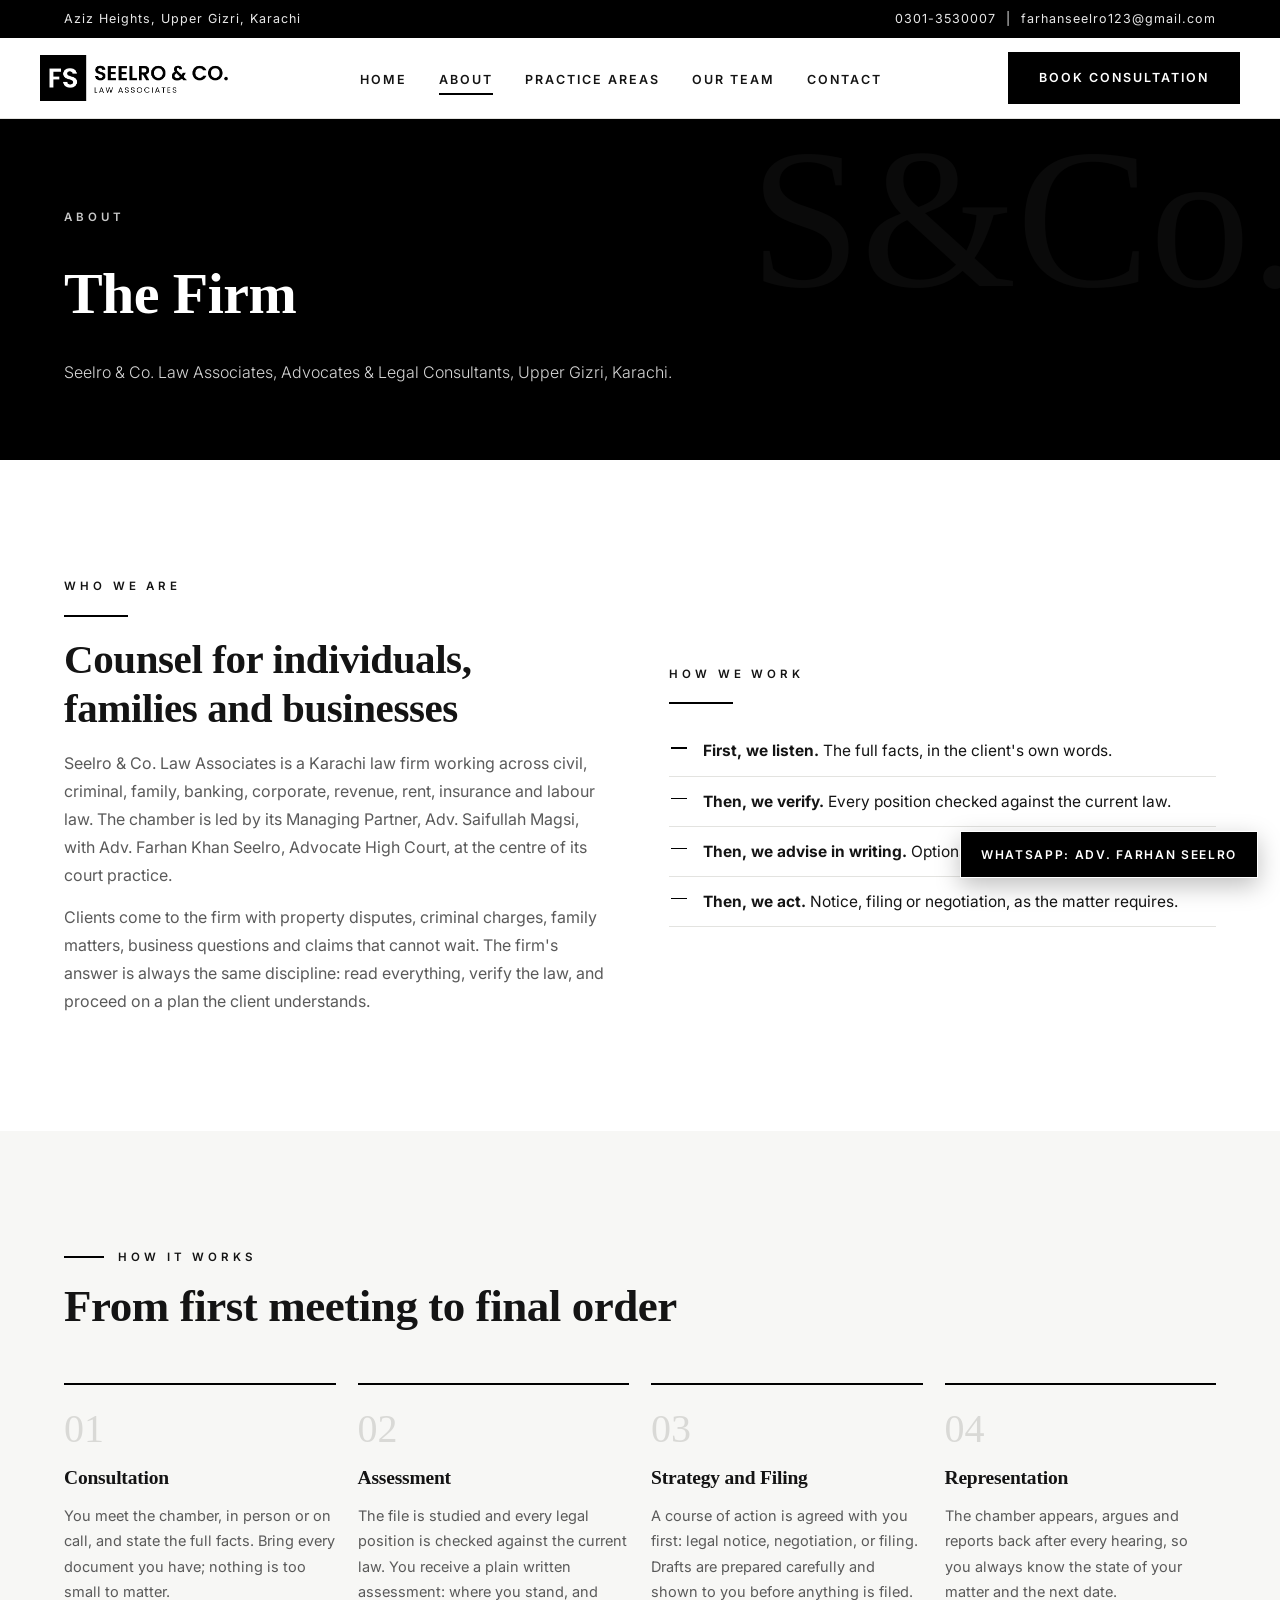
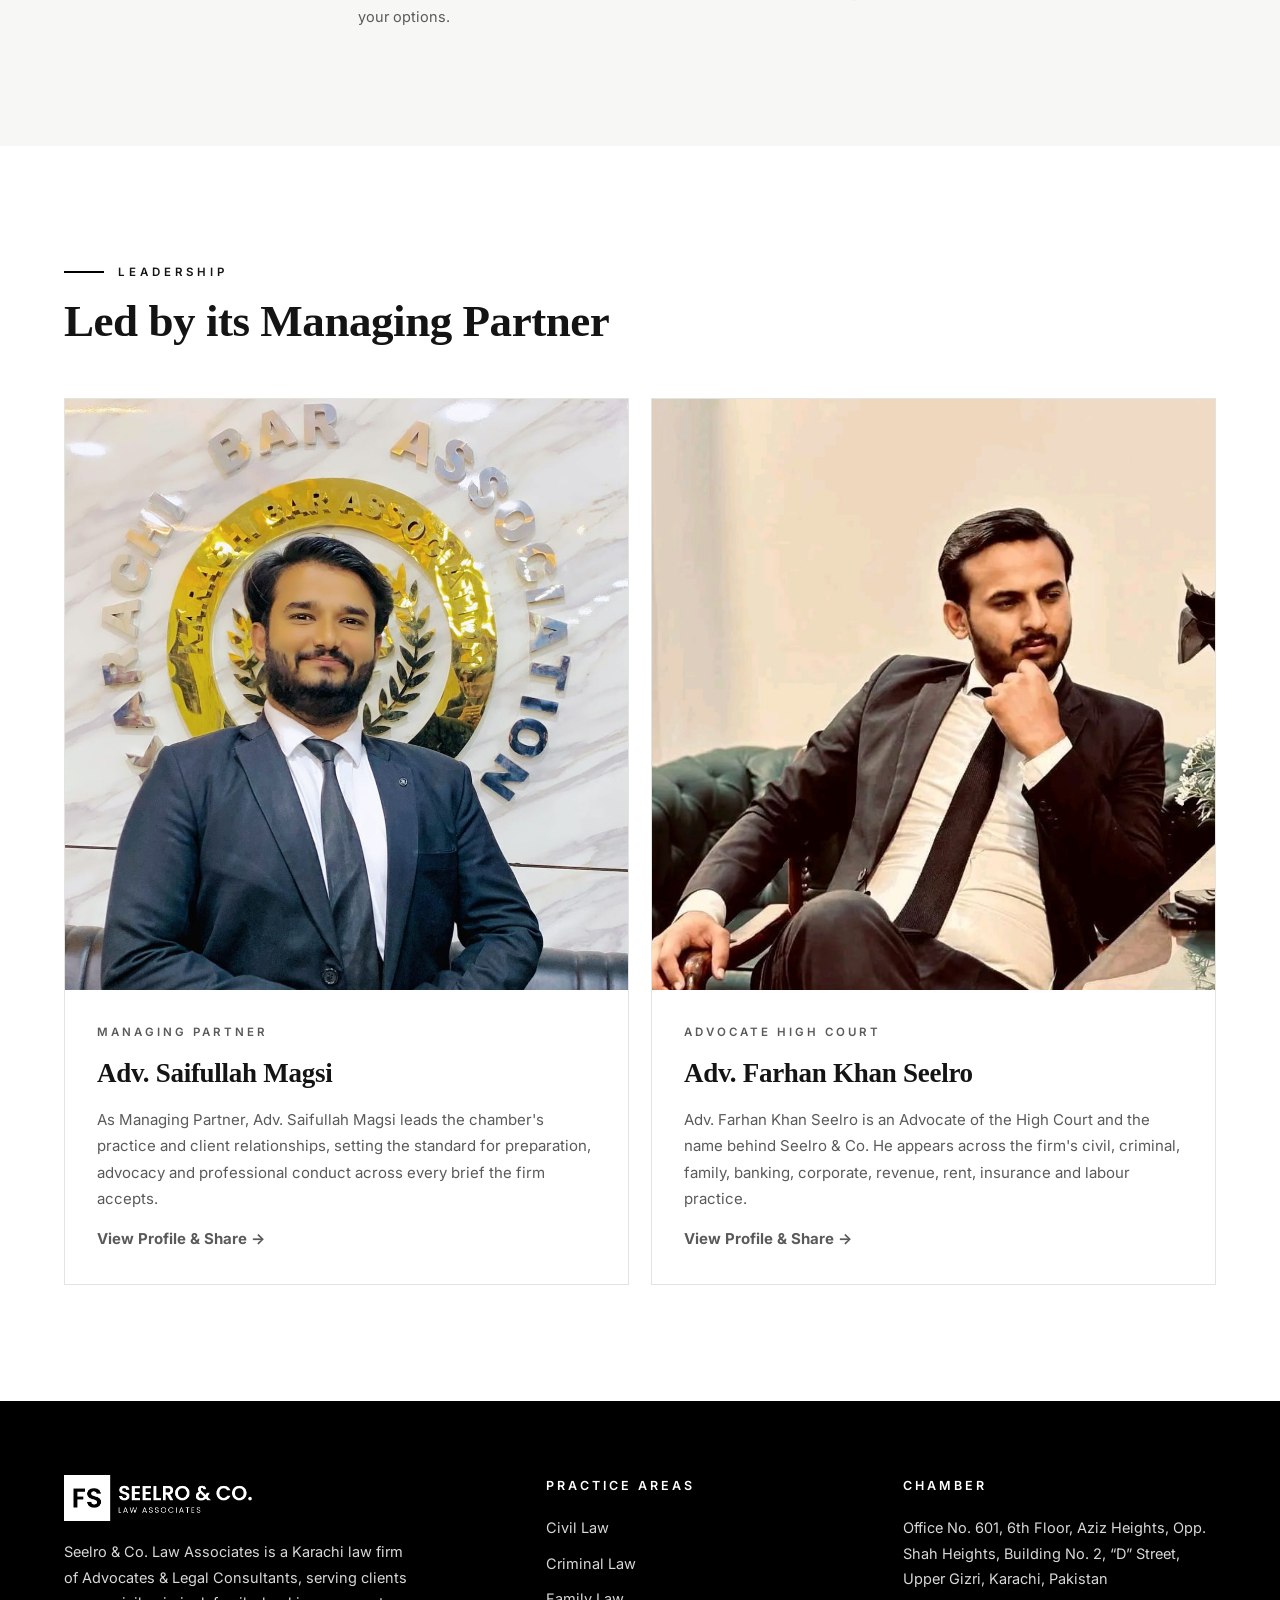
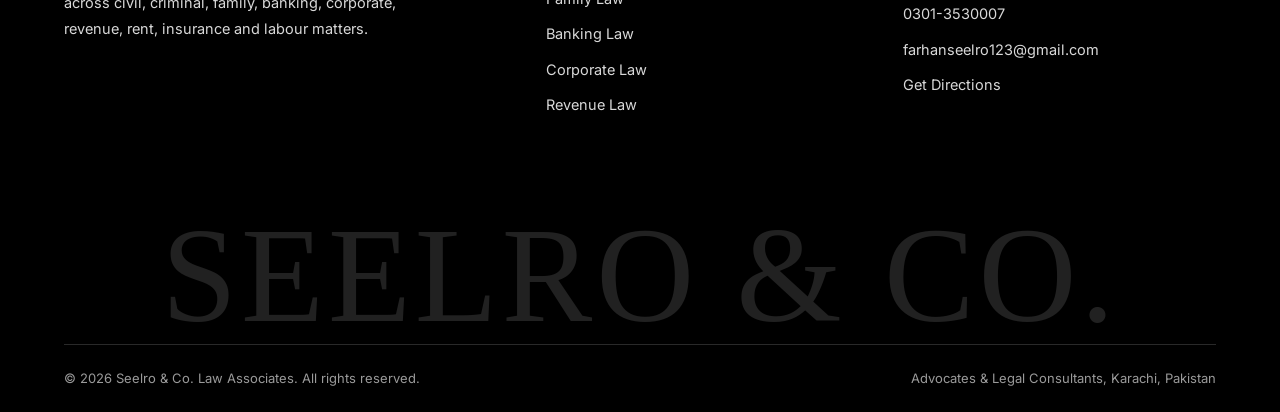
==== commit a3e56f89: "Seelro & Co. website: add about.html" ====
--- a/about.html
+++ b/about.html
@@ -77,6 +77,7 @@
 <div class="role">Managing Partner</div>
 <h3>Adv. Saifullah Magsi</h3>
 <p>As Managing Partner, Adv. Saifullah Magsi leads the chamber's practice and client relationships, setting the standard for preparation, advocacy and professional conduct across every brief the firm accepts.</p>
+<p style="margin-top:14px"><a href="profile-magsi.html"><b>View Profile &amp; Share &rarr;</b></a></p>
 </div>
 </div>
 <div class="team-card rv">
@@ -85,6 +86,7 @@
 <div class="role">Advocate High Court</div>
 <h3>Adv. Farhan Khan Seelro</h3>
 <p>Adv. Farhan Khan Seelro is an Advocate of the High Court and the name behind Seelro &amp; Co. He appears across the firm's civil, criminal, family, banking, corporate, revenue, rent, insurance and labour practice.</p>
+<p style="margin-top:14px"><a href="profile-farhan.html"><b>View Profile &amp; Share &rarr;</b></a></p>
 </div>
 </div>
 </div>
@@ -126,6 +128,8 @@
 if(b){b.addEventListener('click',function(){m.classList.toggle('open')});}
 var io=new IntersectionObserver(function(es){es.forEach(function(e){if(e.isIntersecting){e.target.classList.add('in');io.unobserve(e.target);}})},{threshold:.1});
 document.querySelectorAll('.rv').forEach(function(el){io.observe(el);});
+document.querySelectorAll('[data-copy]').forEach(function(el){el.addEventListener('click',function(ev){ev.preventDefault();var u=el.getAttribute('data-copy');if(navigator.clipboard){navigator.clipboard.writeText(u).then(function(){el.textContent='Link Copied';setTimeout(function(){el.textContent='Copy Link';},1800);});}});});
+document.querySelectorAll('[data-share]').forEach(function(el){el.addEventListener('click',function(ev){ev.preventDefault();var u=el.getAttribute('data-share');if(navigator.share){navigator.share({title:document.title,text:document.title,url:u});}else if(navigator.clipboard){navigator.clipboard.writeText(u);el.textContent='Link Copied';}});});
 var f=document.getElementById('consultForm');
 if(f){f.addEventListener('submit',function(ev){ev.preventDefault();
 var n=document.getElementById('cf-name').value.trim(),p=document.getElementById('cf-phone').value.trim(),
--- a/assets/css/style.css
+++ b/assets/css/style.css
@@ -66,6 +66,8 @@
 .card ul{list-style:none;margin-top:14px;border-top:1px solid var(--line)}
 .card ul li{font-size:14px;color:var(--grey);padding:7px 0 7px 20px;position:relative;border-bottom:1px solid var(--line)}
 .card ul li:before{content:"";position:absolute;left:0;top:15px;width:9px;height:1.5px;background:var(--black)}
+.map-frame{border:1.5px solid var(--black);padding:10px;background:#fff;box-shadow:16px 16px 0 rgba(0,0,0,.08)}
+.map-frame iframe{width:100%;height:380px;border:0;display:block;filter:grayscale(1)}
 .team-card{border:1px solid var(--line);background:#fff;overflow:hidden}
 .team-card .photo{aspect-ratio:4/4.2;overflow:hidden;background:#111}
 .team-card .photo img{width:100%;height:100%;object-fit:cover;object-position:top center}
